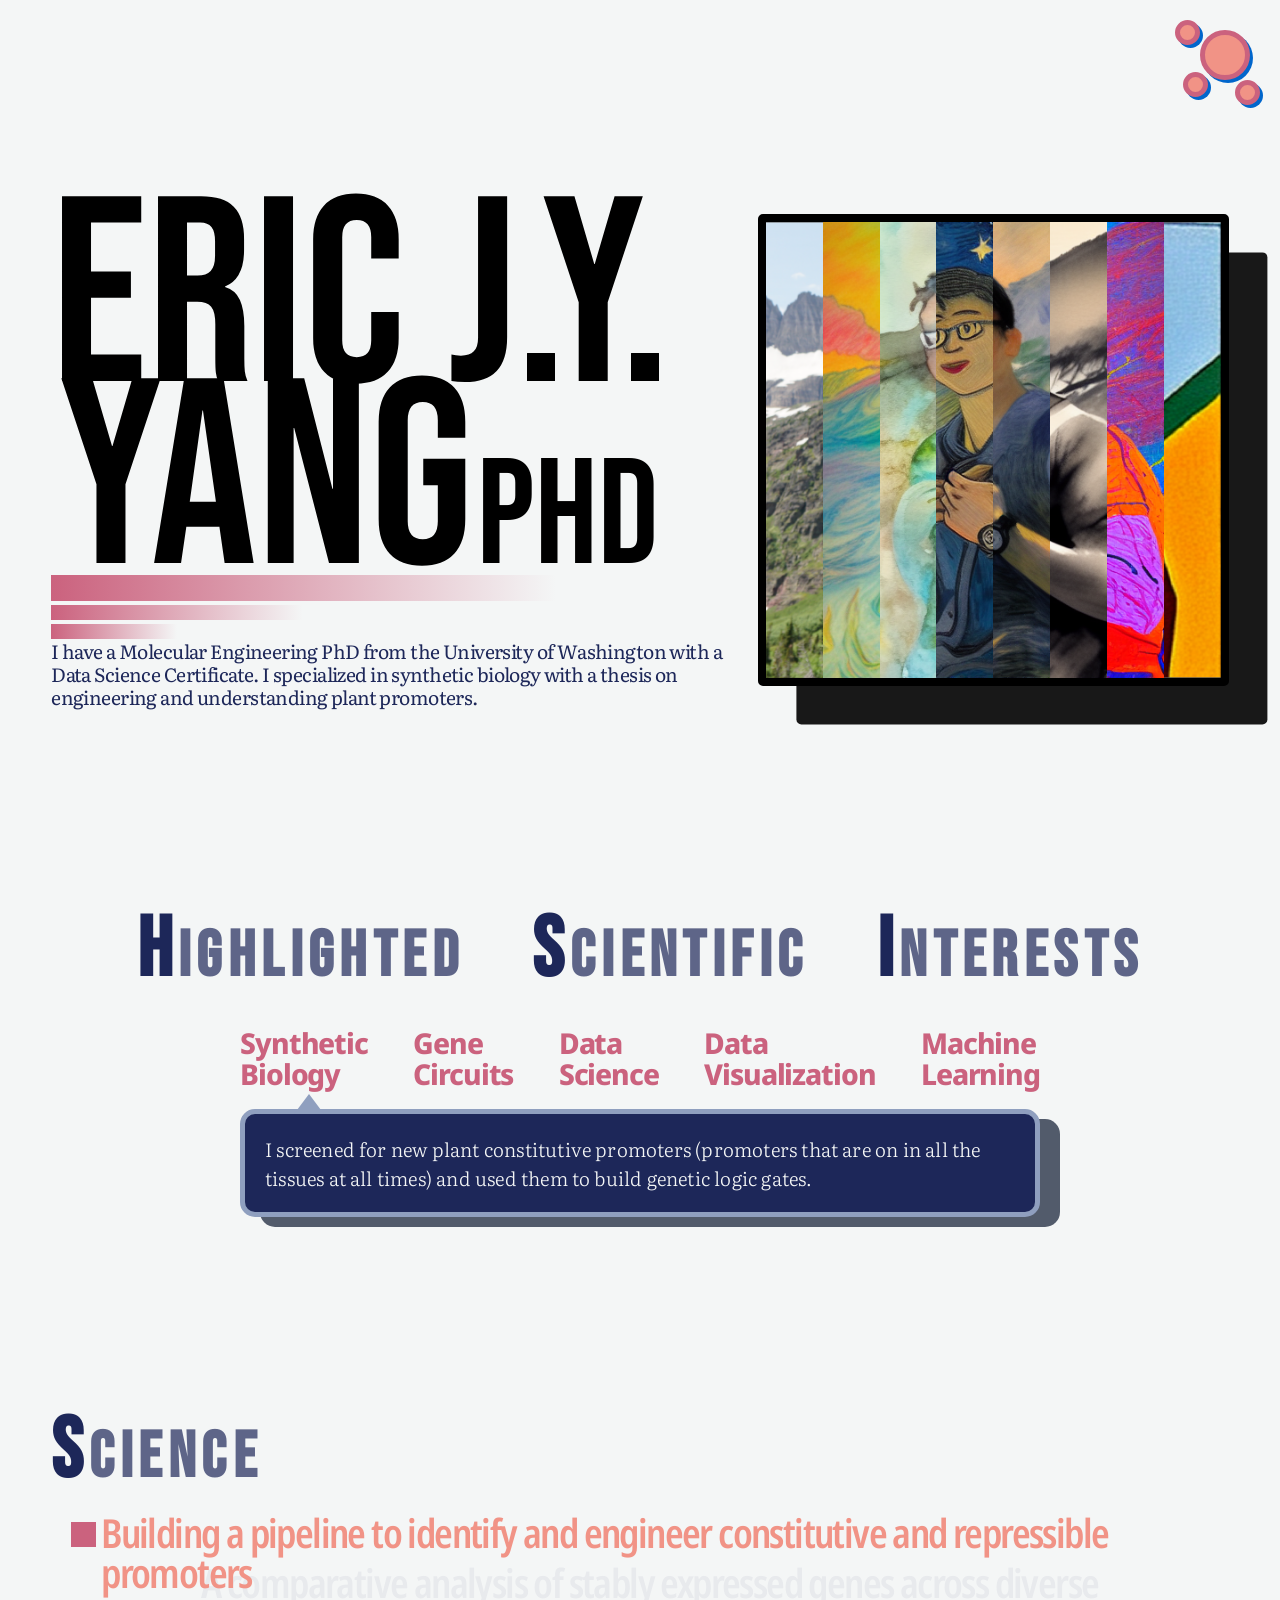
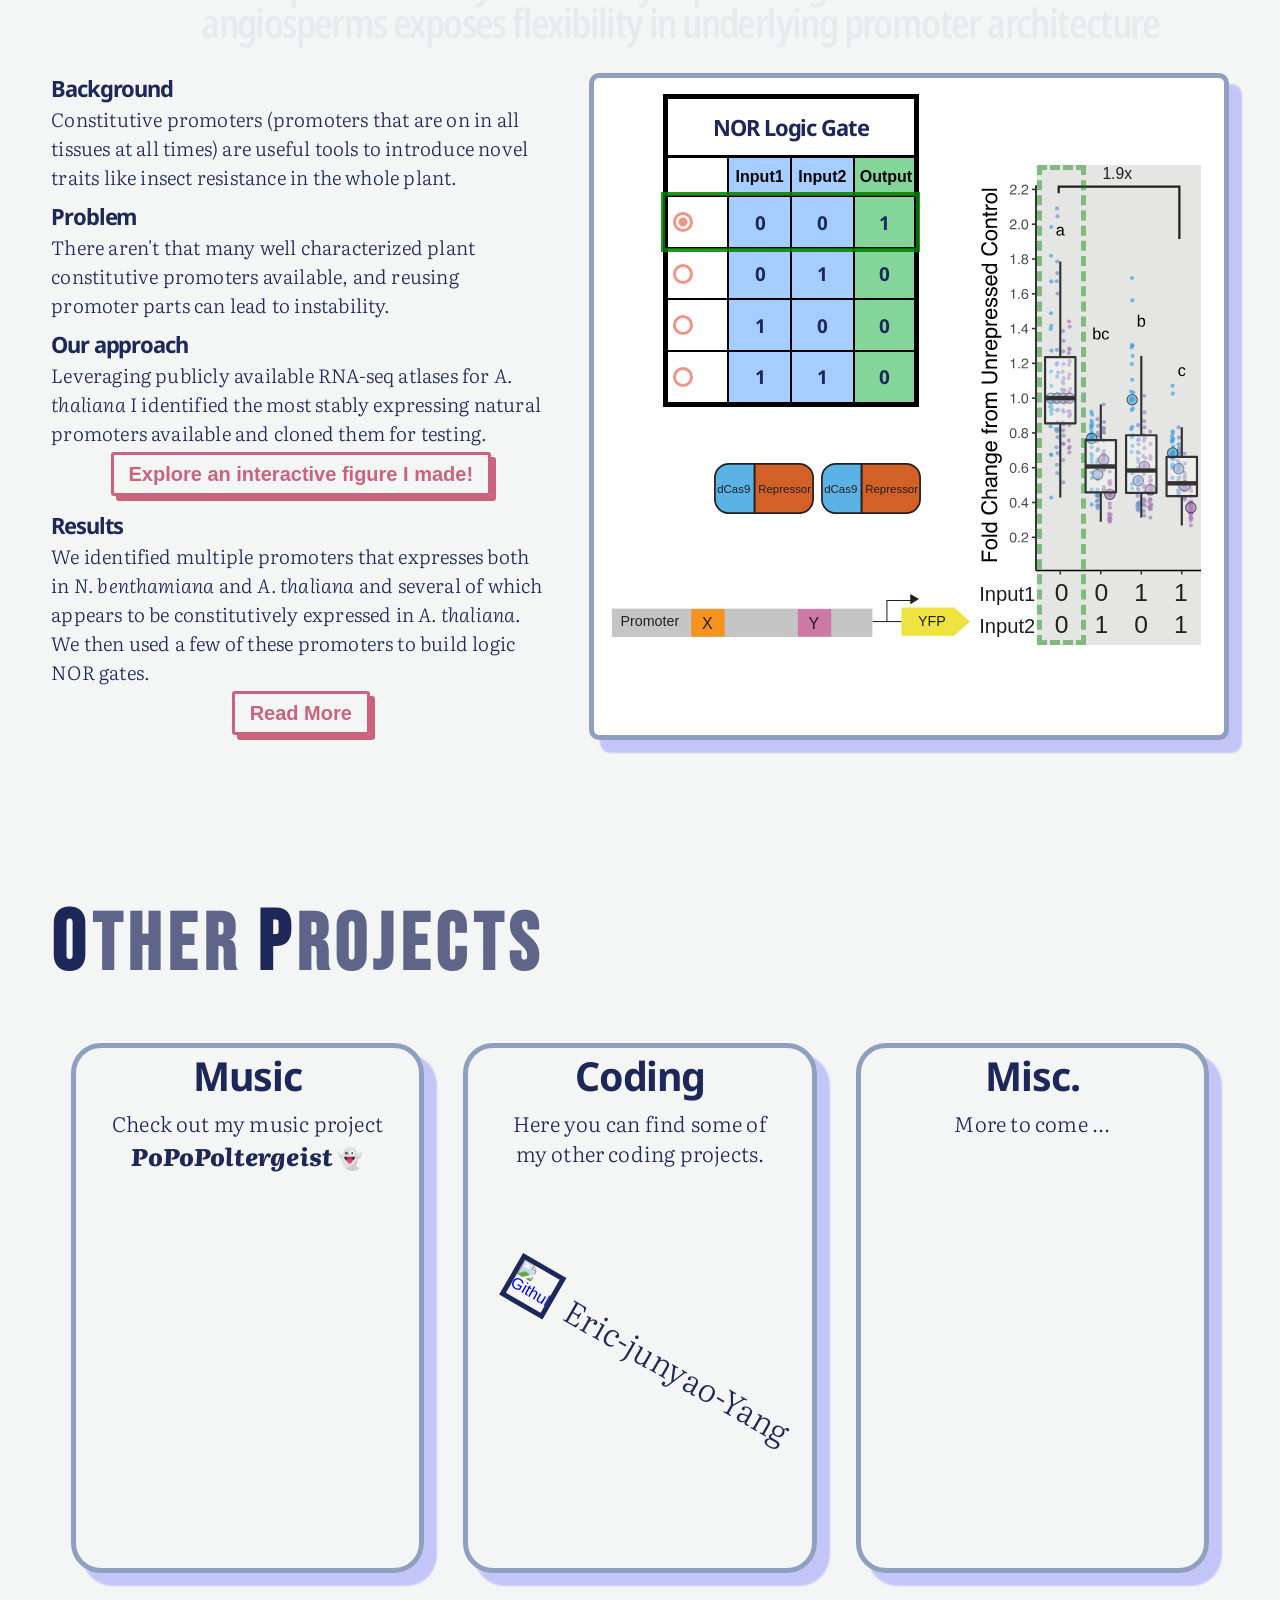
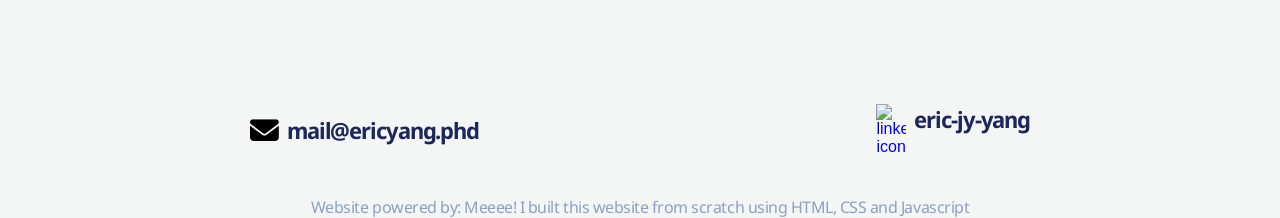
==== index.html @ 7e99e3b8 "Added Structured Data for Profile" ====
<!DOCTYPE html>
<html lang="en">
<head>
    <meta charset="UTF-8">
    <meta name="viewport" content="width=device-width, initial-scale=1.0">
    <meta name="description" content="Eric J.Y. Yang is a Molecular Engineering PHD. This is a landing page for his projects and hobbies.">
    <title>🎉Eric J.Y. Yang🎉</title>
    <link rel="stylesheet" href="style.css">
    <link rel="stylesheet" href="https://cdnjs.cloudflare.com/ajax/libs/font-awesome/6.4.2/css/all.min.css" integrity="sha512-z3gLpd7yknf1YoNbCzqRKc4qyor8gaKU1qmn+CShxbuBusANI9QpRohGBreCFkKxLhei6S9CQXFEbbKuqLg0DA==" crossorigin="anonymous" referrerpolicy="no-referrer" />
    <link rel="preconnect" href="https://fonts.googleapis.com">
    <link rel="preconnect" href="https://fonts.gstatic.com" crossorigin>
    <link href="https://fonts.googleapis.com/css2?family=Bebas+Neue&family=Literata:ital,opsz,wght@0,7..72,300;1,7..72,300&family=Noto+Sans:wdth,wght@70,602;90,700;97,700;100,400&family=Pixelify+Sans:wght@400..700&display=swap" rel="stylesheet">
    <script type="application/ld+json">
        {
          "@context": "https://schema.org",
          "@type": "ProfilePage",
          "dateCreated": "2023-12-29T06:28:33Z",
          "dateModified": "2023-12-29T06:28:33Z",
          "mainEntity": {
            "@type": "Person",
            "name": "Eric J.Y. Yang",
            "alternateName": "eric.junyao.yang",
            "description": "Molecular Engineering PhD",
            "image": "https://ericyang.phd/images/MyPics/1_Original.png"
          }
        }
    </script>
</head>




<body>
    <!-- Menu -->
    <div class="menu-btn-wrapper">
        <a href="#top"><div class="menu-btn home-btn"></div></a>
        <a href="#Science-interests"><div class="menu-btn science-btn"></div></a>
        <a href="#Others"><div class="menu-btn others-btn"></div></a>
        <a href="#Contact"><div class="menu-btn contact-btn"></div></a>
    </div>  

    <div class="slide-out-menu">
        <span>HOME</span>
    </div>

    <!---About Me-->
    <section id = "AboutMe">
        <div class="AboutMe-top">
            <div class="phone-image-container">
                <div class="phone-image-VG"></div>
                <div class="overlay"></div>
            </div>
            <div class="AboutMe-top-left-col">
                <div class="Mah-name">
                    <span>Eric J.Y.</span>
                    <span>Yang</span>
                    <span>PhD</span>
                    <div class="stylized-lines">                    
                        <span class="div-lines-1"></span>
                        <span class="div-lines-2"></span>
                        <span class="div-lines-3"></span>
                    </div>
                </div>
                <div class="short-bio">
                    <p>I have a Molecular Engineering PhD from the University of Washington with a Data Science Certificate.
                        I specialized in synthetic biology with a thesis on engineering and understanding plant promoters.
                    </p>
                </div>
            </div>

            <div class="AboutMe-top-right-col">
                <div class="image-container">
                    <div class="my_image_slice">
                        <img class="my_image" src="images/MyPics/1_Original.png">
                    </div>
                    <div class="my_image_slice">
                        <img class="my_image" src="images/MyPics/5_Pastel.png">
                    </div>
                    <div class="my_image_slice">
                        <img class="my_image" src="images/MyPics/3_WaterColor.png">
                    </div>
                    <div class="my_image_slice ">
                        <img class="my_image" src="images/MyPics/2_VanGogh.png" >
                    </div>
                    <div class="my_image_slice">
                        <img class="my_image" src="images/MyPics/4_Monet.png" >
                    </div>
                    <div class="my_image_slice">
                        <img class="my_image" src="images/MyPics/6_Ink.png">
                    </div>
                    <div class="my_image_slice">
                        <img class="my_image" src="images/MyPics/7_JacksonPollock.png">
                    </div>
                    <div class="my_image_slice">
                        <img class="my_image" src="images/MyPics/8_Cubist2.png">
                    </div>
                </div>
            </div>
        </div>
        
    </section>

<!-- Floaty blurb -->
    <section id = "Science-interests">
        <div class="h1-title">
            <h1>Highlighted </h1> <h1>Scientific</h1> <h1>Interests</h1>
        </div>
        <div class = "Floaty-blurb">
            <div class="interests-container">
                    <div class="interests-list">
                        <h3 id = "SynBio" onmouseover="slide(this.id)" onmousedown="toggleDisplay('phone_SynBio')">Synthetic <br> Biology 
                            <div class="toggle-icon">
                                <div class="bar1 bar1-on"></div>
                                <div class="bar2 bar2-on"></div>
                            </div>
                        </h3>
                        <div class="phone_interests_list display_on" id="phone_SynBio">
                            <p>I screened for new plant constitutive promoters (promoters that are on in all the tissues at all times) and used them to build genetic logic gates.</p>
                        </div>
                        <h3 id = "Circuits" onmouseover="slide(this.id)" onmousedown="toggleDisplay('phone_Circuits')">Gene <br> Circuits
                            <div class="toggle-icon">
                                <div class="bar1"></div>
                                <div class="bar2"></div>
                            </div>
                        </h3>
                        <div class="phone_interests_list" id="phone_Circuits">
                            <p>By introducing 2 unique gRNA target sequences into the constitutive promoters, they can be independently targeted by dCas9-guided repressors, such a system works as a logic NOR gate.</p>
                        </div>
                        <h3 id = "DataSci" onmouseover="slide(this.id)" onmousedown="toggleDisplay('phone_DataSci')">Data <br> Science
                            <div class="toggle-icon">
                                <div class="bar1"></div>
                                <div class="bar2"></div>
                            </div>
                        </h3>
                        <div class="phone_interests_list" id="phone_DataSci">
                            <p>By analyzing hundreds of publicly available RNAseq datasets across multiple plant species I was able to identify sets of evolutionary related promoters and track their expression pattern and promoter architecture over evolutionary time.</p>
                        </div>
                        <h3 id = "DataVis" onmouseover="slide(this.id)" onmousedown="toggleDisplay('phone_DataVis')">Data <br> Visualization
                            <div class="toggle-icon">
                                <div class="bar1"></div>
                                <div class="bar2"></div>
                            </div>
                        </h3>
                        <div class="phone_interests_list" id="phone_DataVis">
                            <p>I am passionate about using concise figures to tell scientific stories. Apart from the figures in the manuscripts, I also build interactve and animated figures you can check out below!</p>
                        </div>
                        <h3 id = "ML" onmouseover="slide(this.id)" onmousedown="toggleDisplay('phone_ML')">Machine <br> Learning
                            <div class="toggle-icon">
                                <div class="bar1"></div>
                                <div class="bar2"></div>
                            </div>
                        </h3>
                        <div class="phone_interests_list" id="phone_ML">
                            <p>I used Machine Learning to predict protein function and stability by using primary sequence as inputs and flow cytometry measurements as outputs</p>
                        </div>
                    </div>
                    <div class="text-bubble">
                        <p id = bubble-text></p>
                    </div>
            </div>
        </div>
    </section>



<!-- Science -->
    <section id="Science">
        <div class="Section-title">
            <h1>Science</h1>
        </div>
        
        <div class="manuscripts-container">
            <div class="manuscript-icon" id = "manuscript-icon"></div>
            <div class="manuscript manuscript-transition" id = "manuscript1">
                <h2>Building a pipeline to identify and engineer constitutive and repressible promoters</h2>
            </div>
            <div class="manuscript manuscript-transition" id = "manuscript2">
                <h2>A comparative analysis of stably expressed genes across diverse angiosperms exposes flexibility in underlying promoter architecture</h2>
            </div>
        </div>

        <div class="cube-scene">
            <div class="cube" id = "cube">
                <div class="cube__face--bottom cube__face">
                    <div class="Observable" id = "Observable">
                        <div class="Observable-left">
                            <iframe width="100%" height="100%" frameborder="0"
                            src="https://observablehq.com/embed/15a480dacc56a549@335?cells=Title%2CDescription"></iframe>
                        </div>
                
                        <div class="Observable-right">
                            <div class="Observable-right-padding"></div>
                            <iframe width="100%" height="93%" frameborder="0" 
                            src="https://observablehq.com/embed/15a480dacc56a549@343?cells=viewof+Coretypes%2CFigure"></iframe>
                            <button class="fas-button">
                                <i class="fas fa-circle-xmark" 
                                onmouseover="this.className = 'fas fa-circle-xmark fa-shake'" 
                                onmouseleave="this.className = 'fas fa-circle-xmark'"
                                onmousedown="FlipCube('show-front')"></i>
                            </button>
                        </div>
                    </div>
                </div>
                
                <div class="cube__face--front cube__face">
                    <div class="pipeline-paper" id="pipeline-paper">
                        <div class="pipeline-left-col">
                            <div class="background">
                                <h3>Background
                                    <div class="toggle-icon">
                                        <div class="bar1 bar1-on"></div>
                                        <div class="bar2 bar2-on"></div>
                                    </div>
                                </h3>

                                <p class = "accordion display_on2">Constitutive promoters (promoters that are on in all tissues at all times) are useful tools to introduce novel traits like insect resistance in the whole plant.</p>
                            </div>
                            <div class="problem">
                                <h3>Problem
                                    <div class="toggle-icon">
                                        <div class="bar1"></div>
                                        <div class="bar2"></div>
                                    </div>
                                </h3>

                                <p class = "accordion">There aren't that many well characterized plant constitutive promoters available, and reusing promoter parts can lead to instability.</p>
                            </div>
                            <div class="our-approach">
                                <h3>Our approach
                                    <div class="toggle-icon">
                                        <div class="bar1"></div>
                                        <div class="bar2"></div>
                                    </div>
                                </h3>

                                <p class = "accordion">Leveraging publicly available RNA-seq atlases for <i>A. thaliana</i> I identified the most stably expressing natural promoters available and cloned them for testing. </p> 
                                
                                <div class="Read-more">
                                    <button class="Read-more-btn" onclick="FlipCube('show-bottom')">Explore an interactive figure I made!</button>
                                </div>                          
                            </div>
                            <div class="results">
                                <h3>Results
                                    <div class="toggle-icon">
                                        <div class="bar1"></div>
                                        <div class="bar2"></div>
                                    </div>
                                </h3>

                                <p class = "accordion">We identified multiple promoters that expresses both in <i>N. benthamiana</i> and <i>A. thaliana</i> and several of which appears to be constitutively expressed in <i>A. thaliana</i>. We then used a few of these promoters to build logic NOR gates. </p>
                            </div>
                            <div class="Read-more">
                                <a href="https://doi.org/10.1017/qpb.2023.10" target="_blank"><button class="Read-more-btn">Read More</button></a>
                            </div>
                        </div>
                        <div class="pipeline-right-col">
                            <div class="logic-table">
                                <table>
                                    <tr>
                                        <td class="table-heading" colspan="4"><h3>NOR Logic Gate</h3></td>
                                    </tr>
                                    <tr>
                                        <th id="table-null"></th>
                                        <th>Input1</th>
                                        <th>Input2</th>
                                        <th>Output</th>
                                    </tr>
                                    <tr id="table-r1" onclick="changeLogic('radio-1')">
                                            <td id="radio-btn"><input type="radio" name="logic" value="radio-1" onclick="changeLogic(value)" class="radio" id="radio-1"><span class="custom-radio"></span></td>
                                            <td>0</td>
                                            <td>0</td>
                                            <td>1</td>
                                    </tr>
                                    <tr id="table-r2" onclick="changeLogic('radio-2')">
                                        <td id="radio-btn"><input type="radio" name="logic" value="radio-2" onclick="changeLogic(value)" class="radio" id="radio-2"><span class="custom-radio"></span></td>
                                        <td>0</td>
                                        <td>1</td>
                                        <td>0</td>
                                    </tr>
                                    <tr id="table-r3" onclick="changeLogic('radio-3')">
                                        <td id="radio-btn"><input type="radio" name="logic" value="radio-3" onclick="changeLogic(value)" class="radio" id="radio-3"><span class="custom-radio"></span></td>
                                        <td>1</td>
                                        <td>0</td>
                                        <td>0</td>
                                    </tr>
                                    <tr id="table-r4" onclick="changeLogic('radio-4')">
                                        <td id="radio-btn"><input type="radio" name="logic" value="radio-4" onclick="changeLogic(value)" class="radio" id="radio-4"><span class="custom-radio"></span></td>
                                        <td>1</td>
                                        <td>1</td>
                                        <td>0</td>
                                    </tr>
                                </table>
                            </div>

                            <div class="wetlab_wrapper">
                                <div class="wetlab_container">
                                    <div class="highlightbox" id="highlightbox"></div>
                                    <img src="images/NOR_gate/ExperimentalData.svg" id="wetlabdata">
                                </div>
                            </div>
                            <div class="cartoon-outter">
                                <div class="cartoon">
                                    <img src="images/NOR_gate/Promoter.svg" id="promoter">
                                    <img src="images/NOR_gate/Rep.svg" id = "rep1">
                                    <img src="images/NOR_gate/Rep.svg" id = "rep2">
                                    <img src="images/NOR_gate/gRNA_orange.svg" id="gRNA_orange">
                                    <img src="images/NOR_gate/gRNA_pink.svg" id="gRNA_pink">
                                    <img src="images/NOR_gate/RepLineLong.svg" id="replinelong">
                                    <img src="images/NOR_gate/RepLineShort.svg" id="replineshort">
                                </div>
                            </div>
                        </div>
                    </div>
                </div>

               

                <div class="cube__face--right cube__face">
                    <div class="coretype-paper">
                        <div class="coretype-left">
                            <div class="background">
                                <h3>Background
                                    <div class="toggle-icon">
                                        <div class="bar1"></div>
                                        <div class="bar2"></div>
                                    </div>
                                </h3>
                                <p class = "accordion">Main core promoter types in plants include TATA, Y-patch, and Coreless promoters. TATA promoters tend to be conditionally expressed while Coreless promoters tend to be constitutive.</p>
                            </div>
                            <div class="question">
                                <h3>Question
                                    <div class="toggle-icon">
                                        <div class="bar1"></div>
                                        <div class="bar2"></div>
                                    </div>
                                </h3>
                                <p class = "accordion">Do changes in core promoter types correlate with changes in expression pattern? </p>
                            </div>
                            <div class="approach">
                                <h3>Approach
                                    <div class="toggle-icon">
                                        <div class="bar1"></div>
                                        <div class="bar2"></div>
                                    </div>
                                </h3>
                                <p class = "accordion">We leveraged RNA-seq atlases for 15 plant species to evaluate expression uniformity for each promoter, and identified orthologous genes across species (i.e. evolutionarily related). We can then track changes in expression uniformity and core promoter type of related promoters across evolution. </p>
                            </div>
                            <div class="findings">
                                <h3>Findings
                                    <div class="toggle-icon">
                                        <div class="bar1"></div>
                                        <div class="bar2"></div>
                                    </div>
                                </h3>
                                <p class = "accordion">We found unexpected trends for expression pattern for Coreless promoter in monocots (see animation). We also found that changes in core promoter types do no explain changes in expression pattern.</p>
                            </div>
                            <div class="Read-more">
                                <a href="https://doi.org/10.1093/g3journal/jkad206" target="_blank"><button class="Read-more-btn">Read More</button></a>
                            </div>

                        </div>

                        <div class="coretype-right">
                            <video controls>
                                <source src="/images/FinalAnimation.mp4">
                                Here is a animated figure that's really impressive
                            </video>
                        </div>
                    </div>
                </div> 
                    <div class="cube__face--top cube__face">
                        <!-- <h1>TOP</h1> -->
                    </div>
                    <div class="cube__face--back cube__face">
                        <!-- <h1>BACK</h1> -->
                    </div>
                    <div class="cube__face--left cube__face">
                        <!-- <h1>LEFT</h1> -->
                    </div>
                </div>

            </div>
        </div>
        
    </section>

    <section id="Others">
        <div class="Section-title">
            <div class="h1-title">
                <h1>Other</h1> <h1>Projects</h1>
            </div>
        </div>
        <div class="Others-wrapper">
            <div class="Others-child">
                <h3>Music</h3>
                <div class="Others-child-discript">
                    <p>Check out my music project <i>PoPoPoltergeist</i> 👻</p>
                </div>
                <div class="Others-child-content">
                    <iframe width="100%" height="340px" scrolling="no" frameborder="no" allow="autoplay" src="https://w.soundcloud.com/player/?url=https%3A//api.soundcloud.com/playlists/1729587147&color=%23ff5500&auto_play=false&hide_related=false&show_comments=true&show_user=true&show_reposts=false&show_teaser=true"></iframe>
                </div>
            </div>
            <div class="Others-child">
                <h3>Coding</h3>
                <div class="Others-child-discript">
                    <p>Here you can find some of my other coding projects.</p>
                </div>
                <div class="Others-child-content">
                    <div class="Coding-content-container">
                        <a href="https://github.com/Eric-junyao-Yang" target="_blank">
                            <img src="https://github.githubassets.com/assets/GitHub-Mark-ea2971cee799.png" alt="Github" id="github-icon" width="50px">
                            <p>Eric-junyao-Yang</p>
                        </a>    
                    </div>
                </div>
            </div>
            <div class="Others-child">
                <h3>Misc.</h3>
                <div class="Others-child-discript">
                    <p>More to come ...</p>
                </div>
                <div class="Others-child-content"></div>
            </div>
        </div>

    </section>

    <footer id="Contact">
        <div class="contact-info">
            <div class="email">
                <i class="fa-solid fa-envelope"></i>
                <h3>mail@ericyang.phd</h3>
            </div>
            <div class="linkedin">
                <a href="https://www.linkedin.com/in/eric-jy-yang/" target="_blank">
                    <img src="https://content.linkedin.com/content/dam/me/business/en-us/amp/brand-site/v2/bg/LI-Bug.svg.original.svg" alt="linkedin-icon" id="linkedin-icon" width="30px">
                    <h3>eric-jy-yang</h3>
                </a>
            </div>
        </div>
        <div class="additional-info">
            <span>Website powered by: Meeee! I built this website from scratch using HTML, CSS and Javascript</span>
        </div>
    </footer>
    

    <div class="text-bubble-arrow"></div> <!--This guy floats around with absolute position relative to the HTML-->
    <script src="script.js"></script>
</body>
 
</html>
---- style.css ----
*{
    margin: 0;
    padding: 0;
    /* outline: 1px solid red; */
    box-sizing: border-box;
    font-family: sans-serif;
    scroll-behavior: smooth;
}

/* ---Defile color palette--- */
:root{
    --background-color: #F4F6F6;    /*#EBE4D1*/
    --contrast-color: #1D2759;
    --highlight-color-1: #8F9FBF; /*--primary-color: #B4B4B3;*/
    --highlight-color-2: #CB627E; /* --highlight-color: #26577C; */
    --action-color: #F19386;   /*#E55604*/
}

/* ---Set global styles--- */
html{
    background: var(--background-color);
}

h1 {
    --__font-size-h1: clamp(4rem, 5vw, 5rem);
    font-family: 'Bebas Neue', sans-serif;
    font-size: var(--__font-size-h1);
    letter-spacing: calc(var(--__font-size-h1) * 0.1);
    color: #1d2759b2;
}

h1::first-letter {
    color: var(--contrast-color);
    font-size: calc(var(--__font-size-h1) / 5 * 6.6);
}

h2{
    --__font-size-h2: clamp(2.5rem, 3vw, 3rem);
    font-family: 'Noto Sans', serif;
    font-weight: 600;
    font-stretch: 70%;
    font-size: var(--__font-size-h2);
    letter-spacing: calc(var(--__font-size-h2) * -0.04);
}

h3{
    --__font-size-h3: 1.4rem;
    font-family:'Noto Sans', serif;
    font-size: var(--__font-size-h3);
    font-weight: 700;
    font-stretch: 97%;
    letter-spacing: calc(var(--__font-size-h3) * -0.05);
    color: var(--contrast-color);
}

p {
    --__font-size-p:1.2rem;
    font-size: var(--__font-size-p);
    font-family: 'Literata', serif;
    font-weight: 300;
    color: var(--contrast-color);
    letter-spacing: calc(var(--__font-size-p) * 0.01);
}

p i {
    --__font-size-p:1.2rem;
    font-size: var(--__font-size-p);
    font-family: 'Literata', serif;
    font-style: italic;
    font-weight: 300;
    color: var(--contrast-color);
    letter-spacing: calc(var(--__font-size-p) * 0.01);
}

/* Hide some Phone stuff */
.phone-image-container{
    display: none;
}

/*---Menu---*/
.menu-btn{
    position: fixed;
    z-index: 5;
    cursor: pointer;
    background-color: var(--action-color);
    border: 5px solid var(--highlight-color-2);
    transition: 300ms;
    box-shadow: 3px 3px #0066cc;
}

.menu-btn:hover{
    background-color: var(--contrast-color);
}

.menu-btn.home-btn{
    right: 30px;
    top: 30px;
    width: 50px;
    height: 50px;
    border-radius: 50%;
}

.menu-btn.science-btn{
    right: 80px;
    top: 20px;
    width: 25px;
    height: 25px;
    border-radius: 50%;
    animation-name: science-btn-ani;
    animation-duration: 10s;
    animation-iteration-count: infinite;
    animation-timing-function:ease-in-out;
}

@keyframes science-btn-ani{
    0%, 100% {transform: translate(0px,0px);}
    10%{transform: translate(-2px,-2px);}
    20%{transform: translate(2px,-1px);}
    30%{transform: translate(1px,2px);}
    40%{transform: translate(0px,-1px);}
    40%{transform: translate(-1px,2px);}
    60%{transform: translate(1px,-2px);}
    70%{transform: translate(2px,0px);}
    80%{transform: translate(1px,-1px);}
    90%{transform: translate(2px,-2px);}
}

.menu-btn.others-btn{
    right: 72px;
    top: 72px;
    width: 25px;
    height: 25px;
    border-radius: 50%;
    animation-name: others-btn-ani;
    animation-duration: 9s;
    animation-iteration-count: infinite;
    animation-timing-function:ease-in-out;
}

@keyframes others-btn-ani{
    0%, 100% {transform: translate(0px,0px);}
    10%{transform: translate(2px,-2px);}
    20%{transform: translate(0px,2px);}
    30%{transform: translate(-2px,-2px);}
    40%{transform: translate(2px,-1px);}
    40%{transform: translate(0px,-1px);}
    60%{transform: translate(2px,-2px);}
    70%{transform: translate(0px,2px);}
    80%{transform: translate(-1px,-1px);}
    90%{transform: translate(1px,-2px);}
}

.menu-btn.contact-btn{
    right: 20px;
    top: 80px;
    width: 25px;
    height: 25px;
    border-radius: 50%;
    animation-name: contact-btn-ani;
    animation-duration: 11s;
    animation-iteration-count: infinite;
    animation-timing-function:ease-in-out;
}

@keyframes contact-btn-ani{
    0%, 100% {transform: translate(0px,0px);}
    10%{transform: translate(-2px,2px);}
    20%{transform: translate(1px,1x);}
    30%{transform: translate(-1px,-2px);}
    40%{transform: translate(2px,0px);}
    40%{transform: translate(-2px,2px);}
    60%{transform: translate(-1px,-1px);}
    70%{transform: translate(0px,-2px);}
    80%{transform: translate(-1px,1px);}
    90%{transform: translate(2px,-1px);}
}

.slide-out-menu{
    position:fixed;
    height: 50px;
    /* border: 5px solid var(--contrast-color); */
    background-color: var(--highlight-color-1);
    right: 130px;
    top: 30px;
    border-radius: 15px;
    overflow: hidden;
    width: 0px;
    transition: 400ms ease-in;
    z-index: 5;
    box-shadow: 5px 5px #0066cc;
}

.slide-out-menu span{
    padding: 0 50px;
    height: 100%;
    display: flex;
    justify-content: center;
    align-items: center;
    text-align: center;
    font-family:'Noto Sans', serif;
    font-size: 2rem;
    font-weight: 700;
    font-stretch: 90%;
    letter-spacing: calc(2rem * -0.05);
    color: rgb(255, 255, 255); 
}

/* <div class="home-btn"></div>
<div class="science-btn"></div>
<div class="others-btn"></div>
<div class="contact-btn"></div> */

/* #menuBtn{
    width: 55px;
    position: fixed;
    right: 30px;
    top: 30px;
    z-index:2;
    cursor: pointer;
    transform: rotate(0);
    transition: .5s;
} */

/*---About me---*/

#AboutMe{
    padding: 4vw 4vw 4vw 4vw;
    display:flex;
    flex-wrap: wrap;
    flex-direction: column;
}

.AboutMe-top{
    display:flex;
    flex-wrap: wrap;
    /* outline: 2px solid blue; */
    height: calc(100vh - 8vw);
    align-items: center;
}

.AboutMe-top-left-col{
    flex-basis: 60%;
    min-width: 350px;
    display: flex;
    flex-wrap: wrap;
    flex-direction: column;
    /* justify-content: space-between; */
    /* outline: 5px solid green; */
}

.Mah-name{
    display:inline;
    width: 100%;
    /* outline: 10px solid purple; */
    padding-top: 1.2em;
}

.Mah-name span{
    font-family: 'Bebas Neue', sans-serif;
    line-height: .69em;
}

.Mah-name span:nth-child(1) {
    font-size: clamp(9rem, 20vw + 0.5rem, 23.5rem);
}

.Mah-name span:nth-child(2) {
    font-size: clamp(9rem, 20vw + 0.5rem, 23.5rem);
    padding-left: 1.1%;
}

.Mah-name span:nth-child(3) {
    font-size: clamp(5rem, 11vw + 0.5rem, 13.3rem);
}

/* ---Image Container--- */

.AboutMe-top-right-col{
    flex-basis: 40%;
    display: flex;
    justify-content: center;
    align-items:start;
}

.image-container{
    display: flex;
    width: 100%;
    aspect-ratio: 1 / 1;
    border: 8px solid black;
    border-radius: 5px;
    background-color: black;
    box-shadow: clamp(10px, 3vw, 50px) clamp(10px, 3vw, 50px) rgba(0, 0, 0, 0.9);
}

.my_image_slice{
    position: relative;
    flex-basis: 100%;
    width: 100%;
    height: 100%;
    overflow: hidden;
}

.my_image{
    display:block;
    position: absolute;
    object-fit: cover;
    height: 100%;
}

.my_image_slice:nth-child(2) .my_image {
    transform: translateX(
        calc((-100%/8) * (1)));
}
.my_image_slice:nth-child(3) .my_image {
    transform: translateX(
        calc((-100%/8) * (2)));
}

.my_image_slice:nth-child(4) .my_image {
    transform: translateX(
        calc((-100%/8) * (3)));
}
.my_image_slice:nth-child(5) .my_image {
    transform: translateX(
        calc((-100%/8) * (4)));
}
.my_image_slice:nth-child(6) .my_image {
    transform: translateX(
        calc((-100%/8) * (5)));
}
.my_image_slice:nth-child(7) .my_image {
    transform: translateX(
        calc((-100%/8) * (6)));
}
.my_image_slice:nth-child(8) .my_image {
    transform: translateX(
        calc((-100%/8) * (7)));
}

/* ---Stylized division lines--- */
.stylized-lines{
    display: flex;
    flex-direction: column;
}

.div-lines-1{
    display:inline-block;
    background: linear-gradient(to right, #CB627E, #cb627e00);
    width: clamp(17.5rem, 39.4vw, 45.9rem);
    height: clamp(1rem, 2vw, 2.2rem);
}

.div-lines-2{
    display:inline-block;
    background: linear-gradient(to right, #CB627E, #cb627e00);
    width: clamp(8.75rem, 19.7vw, 22.95rem);
    height: clamp(.59rem, 1.18vw, 1.3rem); 
    margin-top: clamp(1px, 0.3vw, 1rem);
}

.div-lines-3{
    display:inline-block;
    background: linear-gradient(to right, #CB627E, #cb627e00);
    width: clamp(4.375rem, 9.85vw, 11.475rem);
    height: clamp(.59rem, 1.18vw, 1.3rem); 
    margin-top: clamp(1px, 0.3vw, 2rem);
}

/* ---Short blurb about me--- */
.short-bio {
    display:flex;
    justify-content: center;
}

.short-bio p{
    font-weight: 400;
    font-size: clamp(1.2rem, 1.5vw, 1.8rem);
    line-height: clamp(1.3rem, 1.8vw, 2.3rem);
    letter-spacing: calc(var(--__font-size-p) * -0.03);
}

/* ---list of interests--- */
#Science-interests{
    display:flex;
    flex-direction: column;
    align-items: center;
    margin: 0vw 4vw 0 4vw;
    height: 50vh;
}

.h1-title{
    display:flex;
    text-align: center;
    justify-content: space-around;
    width: 100%;
    padding: 0 clamp(1rem, 4vw, 6rem);
}

.Floaty-blurb{
    width: 50rem;
    margin-top: 2vw;
}

.interests-container{
    display:flex;
    flex-direction: column;
    align-items: center;
}

.interests-list{
    display:flex;
    width: 100%;
    flex-wrap: nowrap;
    font-weight: bold;
    justify-content:space-between;
    color: var(--highlight-color-2);
}

.interests-list h3{
    font-weight: 800;
    font-size: clamp(1.8rem, 2vw, 2rem);
    line-height: 1.95rem;
    color: var(--highlight-color-2);
}

.text-bubble{
    width: 50rem;
    margin: 20px 0px;
    border: 5px solid var(--highlight-color-1);
    background: var(--contrast-color);
    border-radius: 15px;
    padding: 20px;
    position: relative;
    min-height: 100px;
    box-shadow: 20px 10px #0c182fb1;
}

.text-bubble p{
    color: var(--background-color);
}

.text-bubble-arrow{
    content: "";
    width: 0px;
    height: 0px;
    position:absolute;
    border-left: 15px solid transparent;
    border-right: 15px solid transparent;
    border-top: 5px solid transparent;
    border-bottom: 20px solid var(--highlight-color-1);
}

.arrow-transition{
    transition: 0.3s ease-in;
}

.phone_interests_list{
    display: none;
}

/* ---Science--- */

#Science{
    padding: 4vw;
    flex-wrap: wrap;
    isolation: isolate;
    height: 1080px;
    /* overflow: hidden; */
}

.manuscripts-container{
    position: relative;
    width: 80vw;
    left: 50px;
    padding-top: 0.7rem;
}

.manuscript-icon{
    position: absolute;
    background-color: var(--highlight-color-2);
    content: "";
    width: 25px;
    height: 25px;
    left: -30px;
    top: 20px;
    animation-name: blink;
    animation-duration: 2s;
    animation-iteration-count: infinite;
    animation-timing-function: linear;
    cursor: pointer;
}

.icon-rotate-click{
    animation-name: onclick-color-change;
    animation-duration: 1s;
    animation-iteration-count: 1;
    animation-timing-function: ease-in-out;
}

@keyframes onclick-color-change{
    0%, 40%, 100% {
        background-color: var(--highlight-color-2);
        opacity: 1;
    }

    20%, 60% {
        background-color: var(--highlight-color-2);
        opacity: 1;
    }
}

@keyframes blink{
    0% {
        opacity: 0;
    }
    50% {
        opacity: 1;
    }
    100% {
        opacity: 0;
    }
}

#manuscript1{
    position: absolute;
    font-size: 30px;
    font-weight: bold;
    color: var(--action-color);
    z-index: 3;
    cursor: pointer;
    line-height: 2.5rem;
}

#manuscript2{
    position: absolute;
    transform: rotate(0deg) translateX(100px) translateY(50px) rotate(0deg);
    font-size: 20px;
    font-weight: lighter;
    color: #1d27590e;
    z-index: 2;
    cursor: pointer;
    line-height: 2.5rem;
}

.manuscript-transition{
    transition: 1s;
}

/* ---Cube--- */
.cube-scene{
    --unit-length: 92vw ;
    position: relative;
    margin-top: 10rem;
    perspective: calc(var(--unit-length)*2);
    width: var(--unit-length);
    height: var(--unit-length);
    z-index: 1;
}

.cube{
    position: relative;
    width: var(--unit-length);
    height: var(--unit-length);
    transform-style: preserve-3d;
    transition: transform 1s; 
    transform: translateZ(calc((var(--unit-length)/-2)));
}

.cube__face--front{
    position: absolute;
    width: var(--unit-length);
    height: var(--unit-length);
    background-color: var(--background-color);
    transform: rotateY(0deg) translateZ(calc(var(--unit-length)/2));
}
.cube__face--right{
    position: absolute;
    width: var(--unit-length);
    height: var(--unit-length);
    background-color: var(--background-color);
    transform: rotateY(90deg) translateZ(calc(var(--unit-length)/2));
}
.cube__face--back{
    position: absolute;
    width: var(--unit-length);
    height: var(--unit-length);
    background-color: var(--background-color);
    transform: rotateY(180deg) translateZ(calc(var(--unit-length)/2));
}
.cube__face--left{
    position: absolute;
    width: var(--unit-length);
    height: var(--unit-length);
    background-color: var(--background-color);
    transform: rotateY(-90deg) translateZ(calc(var(--unit-length)/2));
}
.cube__face--top{
    position: absolute;
    width: var(--unit-length);
    height: var(--unit-length);
    background-color: var(--background-color);
    transform: rotateX(90deg) translateZ(calc(var(--unit-length)/2));
}
.cube__face--bottom{
    position: absolute;
    width: var(--unit-length);
    height: var(--unit-length);
    background-color: var(--background-color);
    transform: rotateX(-90deg) translateZ(calc(var(--unit-length)/2));
    z-index: 1;
}

.cube.show-front  { transform: translateZ(calc(var(--unit-length)/-2)) rotateY(   0deg); }
.cube.show-right  { transform: translateZ(calc(var(--unit-length)/-2)) rotateY( -90deg); }
.cube.show-back   { transform: translateZ(calc(var(--unit-length)/-2)) rotateY(-180deg); }
.cube.show-left   { transform: translateZ(calc(var(--unit-length)/-2)) rotateY(  90deg); }
.cube.show-top    { transform: translateZ(calc(var(--unit-length)/-2)) rotateX( -90deg); }
.cube.show-bottom { transform: translateZ(calc(var(--unit-length)/-2)) rotateX(  90deg); }

.selector{
    position: relative;
    margin-top: 300px;
}

/* ---Observable--- */

.Observable{
    display:flex;
    height: 780px;
    background-color: white;
}

.Observable-left{
    flex-basis: 39%;
}

.Observable-right{
    flex-basis: 61%;
}

.Observable-right-padding{
    height: 7%;
}

.fas-button{
    border: 0;
}

.fa-circle-xmark{
    color: var(--action-color);
    border: 0;
    font-size: 36px;
    cursor: pointer;
    position: absolute;
    top:15px;
    right:20px;
}

/* ---Pipeline-paper--- */

.pipeline-paper{
    display:flex;
}

.pipeline-left-col{
    flex-basis: 45%;
    display: flex;
    flex-direction: column;
    justify-content: space-between;
}

.pipeline-left-col h3{
    padding-top: 0.6rem;
}

.pipeline-left-col .background h3{
    padding-top: 0;
}

.pipeline-right-col{
    flex-basis: 55%;
    display:grid;
    margin-left: clamp(5px, 3vw, 50px);
    grid-template-rows: 1fr 1fr;
    grid-template-columns: 1fr 1fr 1.3fr;
    background-color: white;
    border: 5px solid var(--highlight-color-1);
    border-radius: 10px;
    min-width: 640px;
    padding: 1rem;
    box-shadow: 12px 12px 2px 1px rgba(0, 0, 255, .2); /* box-shadow: 0 4px 8px 0 rgba(0, 0, 0, 0.2), 0 6px 20px 0 rgba(0, 0, 0, 0.19); */
}

.no_shadow{
    box-shadow: none;
}

/* ---Pipeline-paper Table--- */
.logic-table{
    display:flex;
    /* outline: 5px solid purple; */
    grid-row: 1/2;
    grid-column: 1/3;
    justify-content: center;
}

.logic-table td{
    --__font-size-h3: 1.2rem;
    font-family:'Noto Sans', serif;
    font-size: var(--__font-size-h3);
    font-weight: 700;
    font-stretch: 97%;
    letter-spacing: calc(var(--__font-size-h3) * -0.05);
    color: var(--contrast-color);
}

table td, th{
    padding: 5px;
}

.pipeline-right-col table{
    table-layout: fixed;
    /* margin: 25% 1%; */
    border-collapse: collapse;
    border: 5px solid black;
    text-align: center;
    width: 16rem;
}

.pipeline-right-col td, .pipeline-right-col th{
    border: 2px solid black
}

.pipeline-right-col tr:first-child{
    border-bottom: 3px solid black;
}

#radio-btn, #table-null{
    background-color: white;
}

.pipeline-right-col td:not(.table-heading):nth-child(2), .pipeline-right-col td:not(.table-heading):nth-child(3), .pipeline-right-col th:nth-child(2), .pipeline-right-col th:nth-child(3){
    background-color: rgb(165, 205, 255);
}

.pipeline-right-col td:not(.table-heading):last-child, .pipeline-right-col th:last-child{
    background-color: rgb(131, 213, 153);
}

.logic_ON{
    outline: 4px solid rgba(0, 128, 0, 0.85);
    animation-name: table_blink_green;
    animation-duration: 1000ms;
    animation-iteration-count: infinite;
}

.logic_OFF{
    outline: 4px solid rgba(255, 0, 0, 0.85);
    animation-name: table_blink_red;
    animation-duration: 1000ms;
    animation-iteration-count: infinite;
}

@keyframes table_blink_green{
    0%{
        outline: 4px solid rgba(0, 128, 0, 0.85);
    }
    50%{
        outline: 4px solid rgba(0, 128, 0, 0.00)
    }
    100%{
        outline: 4px solid rgba(0, 128, 0, 0.85)
    }
}

@keyframes table_blink_red{
    0%{
        outline: 4px solid rgba(255, 0, 0, 0.85);
    }
    50%{
        outline: 4px solid rgba(255, 0, 0, 0.00)
    }
    100%{
        outline: 4px solid rgba(255, 0, 0, 0.85)
    }
}

.radio{
    appearance: none;
    margin: 0;
    position:relative;
    height:20px;
    width: 20px;
    border-radius: 50%;
    border: 3px solid var(--action-color);
    display: block;
    cursor: pointer;
}

.radio::after{
    content:"";
    height: 9px;
    width: 9px;
    background: var(--action-color);
    display: block;
    position:absolute;
    left: 50%;
    top: 50%;
    transform: translate(-50%, -50%) scale(0);
    border-radius: 50%;
    transition: 100ms;
    cursor: pointer;
}

.radio:checked::after{
    transform: translate(-50%, -50%) scale(1);
}

#table-r1, #table-r2, #table-r3, #table-r4{
    cursor: pointer;
}

.wetlab_wrapper{
    display:flex;
    /* position:relative; */
    /* outline: 5px solid purple; */
    grid-row: 1/3;
    grid-column: 3/4;
    justify-content: space-around;
    top: 0;
    bottom: 0;
    margin-top: auto;
    margin-bottom: auto;
}

.wetlab_container{
    position:relative;
}

.highlightbox{
    position:absolute;
    border: 5px dashed rgba(255, 0, 0, 0.43);
    height: 480px;
    width: 49px;
    left: 118px;
    transition: 300ms;
}

#wetlabdata{
    height: 480px;
}

.pipeline-right-col .cartoon-outter{
    display: flex;
    height: 100%;
    /* outline: 5px solid purple; */
    grid-row: 2/3;
    grid-column: 1/3;
    justify-content: space-around;
    align-items: center;
}

.cartoon{
    position: relative;
    /* outline: 5px solid red; */
    width: 360px;
    height: 200px;
}

#promoter{
    position:absolute;
    top: 65%;
    width: 360px;
    left: 0;
    right: 0;
    margin-left: auto;
    margin-right: auto;
}

#rep1{
    position: absolute;
    width: 100px;
    top: 0%;
    left: 103px;
    transition: 300ms;
    transition-delay: 300ms;
}

#rep2{
    position: absolute;
    width: 100px;
    top: 0%;
    left: 210px;
    transition: 300ms;
    transition-delay: 300ms;
}

#gRNA_orange{
    position: absolute;
    width: 100px;
    top: 46%;
    left: 79px;
    transition: 300ms;
}

#gRNA_pink{
    position: absolute;
    width: 100px;
    top: 46%;
    left: 185px;
    transition: 300ms;
}

#replinelong{
    position: absolute;
    width: 116px;
    top: 42%;
    left: 215px;
    transition-delay: 500ms;
}

#replineshort{
    position: absolute;
    width: 20px;
    top: 42%;
    left: 312px;
    transition-delay: 500ms;
}

/* ---Coretype paper--- */

.coretype-paper{
    display:flex;
    /* margin-top: 0px; */
}

.coretype-left{
    flex-basis: 50%;
    display: flex;
    flex-direction: column;
    justify-content: space-between;
}

.coretype-right{
    display:flex;
    margin-left: clamp(5px, 3vw, 50px);

    flex-basis:50%;
    align-items: center;
    justify-content: space-around;

    padding: 1rem;
    
} 

.coretype-right video{
    width: 100%;
    box-shadow: 12px 12px 2px 1px rgba(0, 0, 255, .2); /* box-shadow: 0 4px 8px 0 rgba(0, 0, 0, 0.2), 0 6px 20px 0 rgba(0, 0, 0, 0.19); */
    border-radius: 10px;
    border: 5px solid var(--highlight-color-1);
    background-color: white;
}

.coretype-left h3{
    padding-top: 0.6rem;
}

.coretype-left .background h3{
    padding-top: 0;
}

/* ---Read More Button (Shared)--- */

.Read-more{
    text-align: center;
    margin: 5px 0px;
}

.Read-more-btn{
    overflow: hidden;
    position: relative;
    border: none;
    color: var(--highlight-color-2);
    font-size: 20px;
    font-weight: 700;
    line-height: 40px;
    background: transparent;
    border-radius: 3px;
    cursor: pointer;
    padding: 2px 18px;
    box-shadow: 5px 5px;
} 
.Read-more-btn:hover{
    color: var(--background-color);
}

.Read-more-btn::before{
    content:"";
    position: absolute;
    top: 0;
    left: 0;
    width: calc(100% - 6px);
    height: calc(100% - 6px);
    border: 3px solid var(--highlight-color-2);
    transition: opacity 0.3s, border 0.3s;
}

.Read-more-btn:hover::before{
    opacity: 0;
}

.Read-more-btn::after{
    content: "";
    position: absolute;
    top: 0;
    left: 0;
    width: 150%;
    aspect-ratio: 1 / 1;
    background-color: var(--highlight-color-2);
    border-color: transparent;
    border-radius: 50%;
    transform: translate(-17% ,calc(-50% + 22px)) scale(0.1);
    opacity: 0;
    z-index: -1;
    transition: transform 0.3s, opacity 0.3s, background-color 0.3s;
}


.Read-more-btn:hover::after{
    opacity: 1;
    transform: translate(-17% ,calc(-50% + 22px)) scale(1);
}

.Read-more-btn:active{
    transform: translateY(-2px)
}


/* ---Section Others--- */
#Others{
    padding: 5vw 4vw 4vw 4vw;
    flex-wrap: wrap;
    transform: translateZ(+0px);
}

.Section-title .h1-title{
    justify-content: left;
    padding: 0;
    display: flex;
    gap: 1rem;
}

.Section-title .h1-title h1{
    font-size: 5rem;
}

.Others-wrapper{
    display:flex;
    justify-content: space-around;
    padding: 3rem 0 5rem;
}

.Others-child{
    display:flex;
    flex-direction: column;
    width: 30%;
    height: 530px;
    text-align: center;
    border: 5px solid var(--highlight-color-1);
    border-radius: 30px;
    box-shadow: 12px 12px 2px 1px rgba(0, 0, 255, .2);
}

.Others-child h3{
    font-size: 2.5rem;
}

.Others-child-discript{
    padding: 5px 30px;
    text-align: center;
}

.Others-child-discript p{
    font-size: 1.3rem;
}

.Others-child-discript p i{
    font-size: 1.5rem;
    font-weight: 800;
}

.Others-child-content{
    display:flex;
    flex-direction: column;
    flex: 1;
}

.Coding-content-container{
    flex: 1;
    display: flex;
    justify-content: center;
    align-items: center;
    gap: 10px;
    rotate: 30deg;
    transform:translateY(-20px);
}

.Coding-content-container a{
    display:flex;
    gap: 1rem;
    text-decoration: none;
}

.Coding-content-container img{
    border: 5px solid var(--contrast-color);
}

.Coding-content-container p{
    font-size: 2rem;
}

/* ---Footer Section--- */
footer{
    padding:0vw 4vw 0vw 4vw;
    transform: translateZ(+0px);
    display: flex;
    flex-direction: column;
    gap: 2.5rem;
}

.contact-info{
    display: flex;
    justify-content: space-around;
}

.email, .linkedin{
    display: flex;
    justify-content: center;
    align-items: center;
    gap: 0.5rem;
}

.email i{
    font-size: 1.8rem;
}

.linkedin a{
    display: flex;
    gap: 0.5rem;
    text-decoration: none;
}

.additional-info{
    text-align: center;
}

.additional-info span{
    font-family: 'Noto Sans', serif;
    font-size: 1rem;
    letter-spacing: -0.03rem;
    color: var(--highlight-color-1)
}

.email{
    position: relative;
    cursor: pointer;
    /* overflow: hidden; */
}

.email::after{
    content: "CLICK to COPY!!";
    font-family: 'Noto Sans', serif;
    color: var(--highlight-color-2);
    font-size: 1rem;
    font-weight: 700;
    /* border: 5px solid purple; */
    padding: 0.2rem;
    border-radius: 8px;
    position: absolute;
    /* transform: translate(-50%, -50%); */
    right: -3rem;
    top: -2rem;   
    transform-origin: 3rem 3rem;
    rotate: -30deg;
    opacity: 0;
    transition: rotate 300ms ease-in-out;
}

.email:hover::after{
    rotate: 15deg;
    opacity: 1;
}

.email:active::after{
    font-size: 1.05rem;
}


@media (max-width: 1170px) {
    /* All the stuff that should be removed */

    .menu-btn-wrapper, .slide-out-menu, .AboutMe-top-right-col{
        display: none;
    }

    /* About me */
    #AboutMe{
        height: 100vh;
    }

    .AboutMe-top{
        height: 100%;
        /* outline: 5px solid orange; */
        display:flex;
        flex-direction: column;
        /* flex-wrap: nowrap; */
    }

    .phone-image-container{
        display:inline;
        /* outline: 9px solid red; */
        flex: 1;
        aspect-ratio: 1 / 1;
    }

    .AboutMe-top-left-col{
        width: 100%;
        max-width: 680px;
        padding-top: 1rem;
        /* outline: 5px solid purple; */
    }
    .phone-image-container .phone-image-VG{
        background-image: url("images/MyPics/1_Original.png");
        background-size: cover;
        height: 100%;
        width: 100%;
    }

    .phone-image-container{
        box-shadow: 10px 10px black;
        position: relative;
    }

    .overlay{
        position: absolute;
        --__top_offset: 50%;
        --__left_offset: 50%;
        top: var(--__top_offset); 
        left: var(--__left_offset); 
        background-position: calc(var(--__left_offset) * 2) calc(var(--__top_offset) *2);
        width: 50%;
        height: 50%;
        overflow: hidden;
        border-radius: 50%;
        background-image: url("images/MyPics/2_VanGogh.png");
        animation-name: change_background_pic;
        animation-duration: 42s;
        animation-timing-function: linear;
        animation-iteration-count: infinite;
        transition: top 2s, left 2s, background-position 2s;
    }

    @keyframes change_background_pic{
        0%{
            background-image: url("images/MyPics/2_VanGogh.png")
        }

        14.29%{
            background-image: url("images/MyPics/3_WaterColor.png")
        }

        28.57%{
            background-image: url("images/MyPics/4_Monet.png")
        }

        42.86%{
            background-image: url("images/MyPics/5_Pastel.png")
        }

        57.14%{
            background-image: url("images/MyPics/6_Ink.png")
        }

        71.43%{
            background-image: url("images/MyPics/7_JacksonPollock.png")
        }

        85.71%{
            background-image: url("images/MyPics/8_Cubist2.png")
        }

        100%{
            background-image: url("images/MyPics/2_VanGogh.png")
        }
    }

    .Mah-name span:nth-child(1) {
        font-size: clamp(9rem, 37vw + 0.5rem, 18rem);
    }

    .Mah-name span:nth-child(2) {
        font-size: clamp(9rem, 37vw + 0.5rem, 18rem);
        padding-left: 1.2%;
    }

    .Mah-name span:nth-child(3) {
        font-size: clamp(5rem, 21vw + 0.5rem, 10.3rem);
    }

    .short-bio p{
        padding-top: 1rem;
        font-size: 1.2rem;
        letter-spacing: calc(1.2rem * -0.04);
        line-height: 1.5rem;
    }

    #Science-interests{
        height: 100vh;
        background-color: var(--contrast-color);
        margin: 0;
        overflow: hidden;
    }

    .h1-title{
        display: inline;
        text-align: left;
        padding: 1rem;
        line-height: 3.0rem;
    } 
    
    h1{
        --__font-size-h1: 3rem;
    }

    .h1-title h1{
        --__font-size-h1: 3rem;
        color: var(--background-color)
    } 
    
    .h1-title h1::first-letter {
        color: var(--highlight-color-1)
    }

    .Floaty-blurb{
        /* display: none; */
        width: 100%;
    }

    .interests-list{
        flex-direction: column;
        padding: 0 1rem;

    } br{
        display: none;
    }

    .interests-list h3{
        display: flex;
        justify-content: space-between;
    }

    .phone_interests_list{
            display: flex;
            margin: 1rem 0 1rem 1rem;
            max-height: 0;
            padding: 0 1rem;
            background-color: var(--background-color);
            border: 4px solid var(--action-color);
            border-radius: 20px;
            font-size: 1.2rem;
            font-family: 'Literata', serif;
            font-weight: 300;
            color: var(--contrast-color);
            letter-spacing: calc(1rem * 0.01);
            transition: 1s ease-in-out;
            overflow: scroll;
            overscroll-behavior-inline: contain;
    }

    .display_on{
        max-height: 12rem !important;
        padding: 1rem !important;
    }

    .toggle-icon{
        position: relative;
        width: 2rem;
        height: 2rem;
        margin-right: 1rem;
    }

    .bar1{
        position: absolute;
        top: 10%;
        bottom: 10%;
        width: 20%;
        left: 40%;
        background-color: var(--action-color);
        transform: rotate(0deg);
        transition: 300ms;
    }

    .bar1-on{
        transform: rotate(270deg);
    }

    .bar2{
        position: absolute;
        left: 10%;
        right: 10%;
        height: 20%;
        top: 40%;
        background-color: var(--action-color);
        transition: 300ms;
    }

    .bar2-on{
        left: 50%;
        right: 50%;
    }

    .text-bubble, .text-bubble-arrow{
        display: none;
    }

    #Science{
        /* padding: 1rem; */
        display: flex;
        flex-wrap: nowrap;
        flex-direction: column;
        height: 100vh;
        isolation:auto;
        background-color: var(--background-color);
        margin: 0;
        /* overflow: hidden; */
        /* outline: 5px solid purple; */
    }

    .Section-title{
        line-height: 3rem;
    }

    .cube-scene{
        margin: 0;
        perspective: none;
        /* width: 100%;
        height: 100%; */
        /* outline: 5px solid cyan; */
        /* justify-self:flex-end; */
        flex: 1;
    }

    .cube{
        width: 100%;
        height: 100%;
        transform-style:flat;
        transform:none;
        flex: 1;

        display: grid;
        justify-content: flex-start; 
        grid-auto-flow: column;
        grid-auto-columns: 94%;
        gap: 0.5rem;
        overflow-x: auto;
        overscroll-behavior-inline: contain;
        scroll-snap-type: x mandatory;
        /* outline: 5px solid orange; */
        /* overflow-y:hidden; */
    }
    

    .cube, .manuscripts-container {
        -ms-overflow-style: none;  /* Internet Explorer 10+ */
        scrollbar-width: none;  /* Firefox */
    }
    .cube::-webkit-scrollbar, .manuscripts-container::-webkit-scrollbar { 
        display: none;  /* Safari and Chrome */
    }

    .cube__face{
        position: relative;
        display: flex;
        width: 100%;
        height: 100%;
        background-color: var(--highlight-color-1);
        transform: none;
        border: 4px solid var(--contrast-color);
        border-radius: 10px;

        scroll-snap-align: start;
        padding: .7rem;

        /* outline: 5px solid red; */
    }

    .cube__face p{
        font-size: 1rem;
    }
    .cube__face p i{
        font-size: 1rem;
    }

    .cube__face--bottom{
        display: none;
    }

    .pipeline-right-col{
        display: none;
    }

    .coretype-right{
        display: none;
    }

    .cube__face--top, .cube__face--back, .cube__face--left{
        display: none;
    }

    .pipeline-paper, .coretype-paper{
        flex-direction: column;
    }


    .manuscripts-container{
        width: 100%;
        left: auto;

        padding : 0 0 0.2rem 0;
        display: grid;
        grid-auto-flow: column;
        grid-auto-columns: 94%;
        gap: 0.5rem;
        overflow-x: auto;
        overscroll-behavior-inline: contain;
        scroll-snap-type: x mandatory;
    }

    #manuscript1, #manuscript2{
        position: relative;
        transform: none;
        color: var(--background-color);
        cursor:auto; 
        width: 100%;
        scroll-snap-align: start;
        background-color: var(--contrast-color);
        border: 5px solid var(--highlight-color-1);
        box-shadow: 2px 2px 2px black;
        margin: 0 3px 5px 0;

        overflow: hidden;
        white-space: nowrap;
        text-overflow: ellipsis;
    }

    .manuscript1-ani{
        animation-duration: 10s;
        animation-name: text-scrolling;
    }

    .manuscript2-ani{
        animation-duration: 14s;
        animation-name: text-scrolling;
    }

    #manuscript1 > h2, #manuscript2 > h2{
        --__font-size-h2:  2rem;
        font-family: 'Pixelify Sans', sans-serif;
        font-weight: 600;
        font-stretch: 70%;
        font-size: var(--__font-size-h2);
        letter-spacing: calc(var(--__font-size-h2) * -0.04);
        display: inline-block;
        box-sizing: content-box;
        padding-left: 100%;

        animation-timing-function: linear;
        animation-iteration-count: infinite;
    }

    @keyframes text-scrolling{
        0%{
            transform: translate3d(0,0,0)
        }
        100%{
            transform: translate3d(-100%, 0, 0)
        }
    }

    .manuscript-icon{
        display: none;
    }

    .pipeline-left-col h3, .coretype-left h3{
        font-size: 1.5rem;
        display: flex;
        justify-content: space-between;
    }

    .accordion{
        font-size: 1.1rem;
        margin: 0.5rem 0 0 0;
        background-color: var(--background-color);
        border: 4px solid var(--action-color);
        border-radius: 20px;
        transition: 1s ease-in-out;
        overflow: scroll;
        overscroll-behavior-inline: contain;
        max-height: 0rem;
        padding: 0 1rem; /** 0.5rem **/
        transition: 1s ease-in-out;
    }

    .display_on2{
        max-height: 10rem !important;
        padding: 1rem !important;
    }

    .Read-more-btn{
        font-size: 1rem;
        line-height: 1.5rem;
        margin: 1rem 0;
        padding: 0.5rem;
        background: var(--background-color);
    }

    .Read-more-btn:hover{
        background-color: var(--action-color);
    }




    #Others{
        background-color: var(--contrast-color);
        transform: none;
        margin: 0;
        flex-wrap: wrap;
        height: 100%;
        gap: 1rem;
        /* padding: 0; */
    }

    .Section-title .h1-title{
        display: inline;
        text-align: left;
    }

    .Section-title .h1-title h1{
        line-height: 3.0rem;
        font-size: 3rem;
    }

    .Section-title{
        margin-bottom: 1rem;
    }

    .Others-wrapper{
        width: 100%;
        padding: 0;
        /* height: 100%; */
        /* outline: 5px solid cyan; */

        display: grid;
        /* height: 100vh; */
        justify-content: flex-start; 
        align-items:center;
        grid-auto-flow: column;
        grid-auto-columns: 94%;
        gap: 0.5rem;
        overflow-x: auto;
        overscroll-behavior-inline: contain;
        scroll-snap-type: x mandatory;
        overflow-y:hidden;
    }

    .Others-child{
        /* height: 100%; */
        width: 100%;
        background-color: var(--background-color);
        border: 4px solid var(--highlight-color-1);
        /* box-shadow: 3px 3px 1px 1px rgba(255, 255, 255, 0.2); */
        scroll-snap-align: start;
        /* outline: 5px solid orange; */
    }

    .Others-wrapper{
        -ms-overflow-style: none;
        scrollbar-width: none;
    }

    .Others-wrapper::-webkit-scrollbar{
        display: none;
    }

    .Others-child h3{
        font-size: 2rem;
    }

    .Others-child-discript p{
        font-size: 1.1rem;
    }

    .Others-child-discript p i{
        font-size: 1.1rem;
    }

    .Coding-content-container p{
        font-size: 1.5rem;
    }

    footer{
        padding: 1rem;
        transform: none;
        gap: 0;
        /* outline: 5px solid orange; */
    }

    .contact-info{
        flex-direction: column;
        gap: 0.5rem;
    }

    .email i{
        font-size: 1.5rem;
    }

    .contact-info h3{
        font-size: 1.3rem;
    }

    .email{
        margin-left: auto;
        margin-right: auto;
    }

    .email::after{
        display: none;
        opacity: 1;
        rotate: 5deg;
        transform: translate(25px, 12px)
    }

    .email:hover::after{
        rotate: 5deg;
        opacity: 1;
    }

    .additional-info{
        margin-top: 0.5rem;
        font-size: 1rem;
    }

}
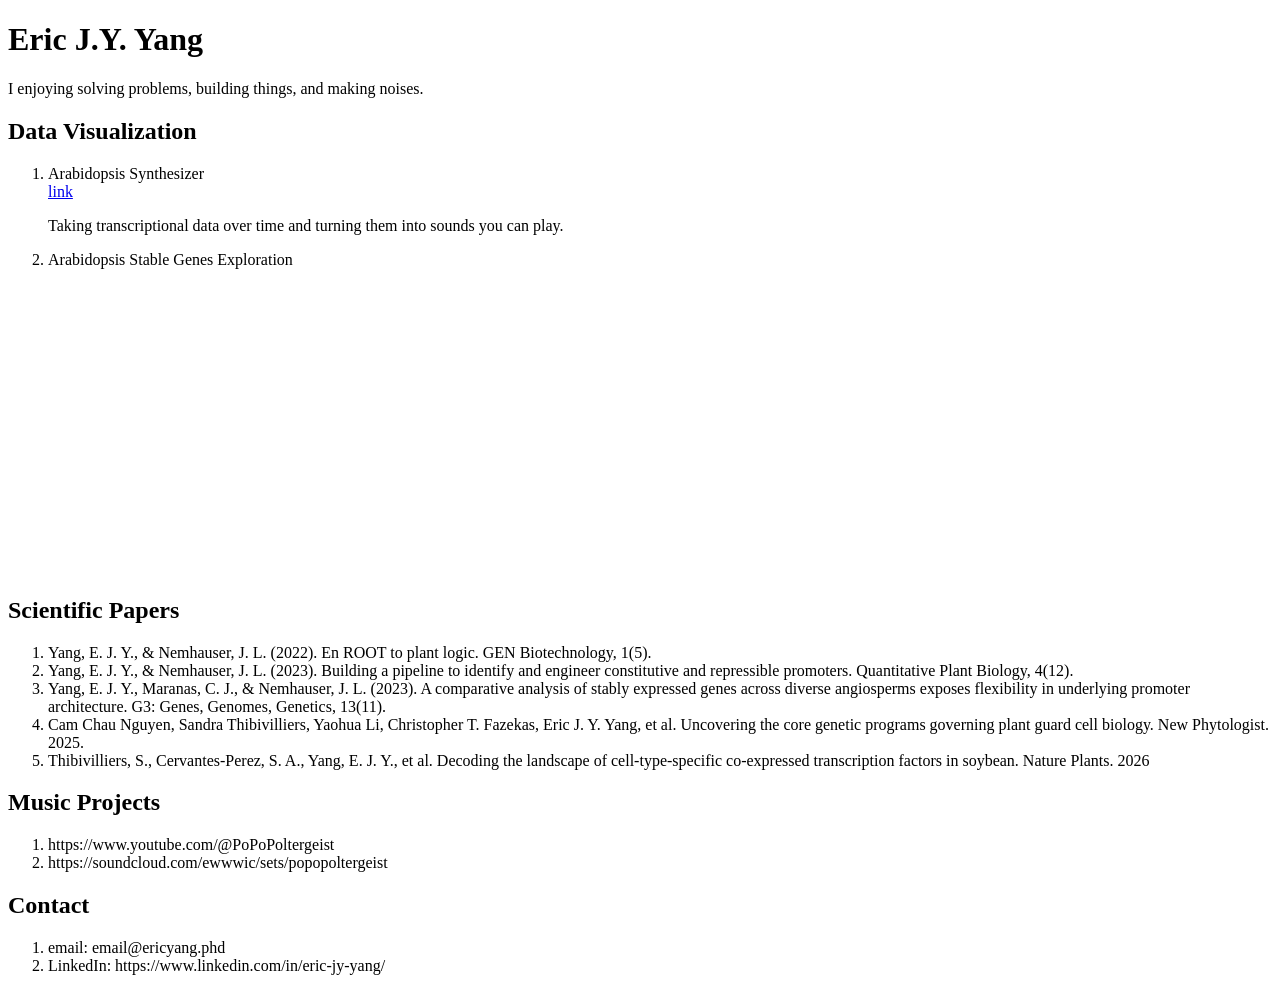
==== commit 17d576f0: "Backbone" ====
--- a/index.html
+++ b/index.html
@@ -3,449 +3,83 @@
 <head>
     <meta charset="UTF-8">
     <meta name="viewport" content="width=device-width, initial-scale=1.0">
-    <meta name="description" content="Eric J.Y. Yang is a Molecular Engineering PHD. This is a landing page for his projects and hobbies.">
-    <title>🎉Eric J.Y. Yang🎉</title>
+    <meta name="description" content="Eric J. Y. Yang — scientist and builder. Interactive figures, gene sonification, and plant synthetic biology projects.">
+    <title>Eric J. Y. Yang</title>
     <link rel="stylesheet" href="style.css">
-    <link rel="stylesheet" href="https://cdnjs.cloudflare.com/ajax/libs/font-awesome/6.4.2/css/all.min.css" integrity="sha512-z3gLpd7yknf1YoNbCzqRKc4qyor8gaKU1qmn+CShxbuBusANI9QpRohGBreCFkKxLhei6S9CQXFEbbKuqLg0DA==" crossorigin="anonymous" referrerpolicy="no-referrer" />
     <link rel="preconnect" href="https://fonts.googleapis.com">
     <link rel="preconnect" href="https://fonts.gstatic.com" crossorigin>
-    <link href="https://fonts.googleapis.com/css2?family=Bebas+Neue&family=Literata:ital,opsz,wght@0,7..72,300;1,7..72,300&family=Noto+Sans:wdth,wght@70,602;90,700;97,700;100,400&family=Pixelify+Sans:wght@400..700&display=swap" rel="stylesheet">
+    <link href="https://fonts.googleapis.com/css2?family=Bebas+Neue&family=Literata:ital,opsz,wght@0,7..72,300;0,7..72,400;0,7..72,500;1,7..72,300&family=DM+Sans:opsz,wght@9..40,400;9..40,500;9..40,600&display=swap" rel="stylesheet">
     <script type="application/ld+json">
-        {
-          "@context": "https://schema.org",
-          "@type": "ProfilePage",
-          "dateCreated": "2023-12-29T06:28:33Z",
-          "dateModified": "2023-12-29T06:28:33Z",
-          "mainEntity": {
-            "@type": "Person",
-            "name": "Eric J.Y. Yang",
-            "alternateName": "eric.junyao.yang",
-            "description": "Molecular Engineering PhD",
-            "image": "https://ericyang.phd/images/MyPics/1_Original.png"
-          }
-        }
+    {
+      "@context": "https://schema.org",
+      "@type": "ProfilePage",
+      "dateCreated": "2023-12-29T06:28:33Z",
+      "dateModified": "2026-03-29T12:00:00Z",
+      "mainEntity": {
+        "@type": "Person",
+        "name": "Eric J. Y. Yang",
+        "alternateName": "eric.junyao.yang",
+        "description": "Molecular Engineering PhD. Enjoys solving problems, building things, and making music.",
+        "url": "https://ericyang.phd/",
+        "email": "mailto:mail@ericyang.phd",
+        "sameAs": [
+          "https://www.linkedin.com/in/eric-jy-yang/",
+          "https://github.com/Eric-junyao-Yang",
+          "https://www.youtube.com/@PoPoPoltergeist",
+          "https://soundcloud.com/ewwwic/sets/popopoltergeist"
+        ]
+      }
+    }
     </script>
+    <link rel="icon" href="images/Favicon/favicon.ico">
+    <link rel="apple-touch-icon" sizes="180x180" href="/images/Favicon/apple-touch-icon.png">
+    <link rel="icon" type="image/png" sizes="32x32" href="/images/Favicon/favicon-32x32.png">
+    <link rel="icon" type="image/png" sizes="16x16" href="/images/Favicon/favicon-16x16.png">
 </head>
+<body>
+    <h1>Eric J.Y. Yang</h1>
+    <p>I enjoying solving problems, building things, and making noises.</p>
 
-
-
-
-<body>
-    <!-- Menu -->
-    <div class="menu-btn-wrapper">
-        <a href="#top"><div class="menu-btn home-btn"></div></a>
-        <a href="#Science-interests"><div class="menu-btn science-btn"></div></a>
-        <a href="#Others"><div class="menu-btn others-btn"></div></a>
-        <a href="#Contact"><div class="menu-btn contact-btn"></div></a>
-    </div>  
-
-    <div class="slide-out-menu">
-        <span>HOME</span>
-    </div>
-
-    <!---About Me-->
-    <section id = "AboutMe">
-        <div class="AboutMe-top">
-            <div class="phone-image-container">
-                <div class="phone-image-VG"></div>
-                <div class="overlay"></div>
-            </div>
-            <div class="AboutMe-top-left-col">
-                <div class="Mah-name">
-                    <span>Eric J.Y.</span>
-                    <span>Yang</span>
-                    <span>PhD</span>
-                    <div class="stylized-lines">                    
-                        <span class="div-lines-1"></span>
-                        <span class="div-lines-2"></span>
-                        <span class="div-lines-3"></span>
-                    </div>
-                </div>
-                <div class="short-bio">
-                    <p>I have a Molecular Engineering PhD from the University of Washington with a Data Science Certificate.
-                        I specialized in synthetic biology with a thesis on engineering and understanding plant promoters.
-                    </p>
-                </div>
-            </div>
-
-            <div class="AboutMe-top-right-col">
-                <div class="image-container">
-                    <div class="my_image_slice">
-                        <img class="my_image" src="images/MyPics/1_Original.png">
-                    </div>
-                    <div class="my_image_slice">
-                        <img class="my_image" src="images/MyPics/5_Pastel.png">
-                    </div>
-                    <div class="my_image_slice">
-                        <img class="my_image" src="images/MyPics/3_WaterColor.png">
-                    </div>
-                    <div class="my_image_slice ">
-                        <img class="my_image" src="images/MyPics/2_VanGogh.png" >
-                    </div>
-                    <div class="my_image_slice">
-                        <img class="my_image" src="images/MyPics/4_Monet.png" >
-                    </div>
-                    <div class="my_image_slice">
-                        <img class="my_image" src="images/MyPics/6_Ink.png">
-                    </div>
-                    <div class="my_image_slice">
-                        <img class="my_image" src="images/MyPics/7_JacksonPollock.png">
-                    </div>
-                    <div class="my_image_slice">
-                        <img class="my_image" src="images/MyPics/8_Cubist2.png">
-                    </div>
-                </div>
-            </div>
-        </div>
-        
-    </section>
-
-<!-- Floaty blurb -->
-    <section id = "Science-interests">
-        <div class="h1-title">
-            <h1>Highlighted </h1> <h1>Scientific</h1> <h1>Interests</h1>
-        </div>
-        <div class = "Floaty-blurb">
-            <div class="interests-container">
-                    <div class="interests-list">
-                        <h3 id = "SynBio" onmouseover="slide(this.id)" onmousedown="toggleDisplay('phone_SynBio')">Synthetic <br> Biology 
-                            <div class="toggle-icon">
-                                <div class="bar1 bar1-on"></div>
-                                <div class="bar2 bar2-on"></div>
-                            </div>
-                        </h3>
-                        <div class="phone_interests_list display_on" id="phone_SynBio">
-                            <p>I screened for new plant constitutive promoters (promoters that are on in all the tissues at all times) and used them to build genetic logic gates.</p>
-                        </div>
-                        <h3 id = "Circuits" onmouseover="slide(this.id)" onmousedown="toggleDisplay('phone_Circuits')">Gene <br> Circuits
-                            <div class="toggle-icon">
-                                <div class="bar1"></div>
-                                <div class="bar2"></div>
-                            </div>
-                        </h3>
-                        <div class="phone_interests_list" id="phone_Circuits">
-                            <p>By introducing 2 unique gRNA target sequences into the constitutive promoters, they can be independently targeted by dCas9-guided repressors, such a system works as a logic NOR gate.</p>
-                        </div>
-                        <h3 id = "DataSci" onmouseover="slide(this.id)" onmousedown="toggleDisplay('phone_DataSci')">Data <br> Science
-                            <div class="toggle-icon">
-                                <div class="bar1"></div>
-                                <div class="bar2"></div>
-                            </div>
-                        </h3>
-                        <div class="phone_interests_list" id="phone_DataSci">
-                            <p>By analyzing hundreds of publicly available RNAseq datasets across multiple plant species I was able to identify sets of evolutionary related promoters and track their expression pattern and promoter architecture over evolutionary time.</p>
-                        </div>
-                        <h3 id = "DataVis" onmouseover="slide(this.id)" onmousedown="toggleDisplay('phone_DataVis')">Data <br> Visualization
-                            <div class="toggle-icon">
-                                <div class="bar1"></div>
-                                <div class="bar2"></div>
-                            </div>
-                        </h3>
-                        <div class="phone_interests_list" id="phone_DataVis">
-                            <p>I am passionate about using concise figures to tell scientific stories. Apart from the figures in the manuscripts, I also build interactve and animated figures you can check out below!</p>
-                        </div>
-                        <h3 id = "ML" onmouseover="slide(this.id)" onmousedown="toggleDisplay('phone_ML')">Machine <br> Learning
-                            <div class="toggle-icon">
-                                <div class="bar1"></div>
-                                <div class="bar2"></div>
-                            </div>
-                        </h3>
-                        <div class="phone_interests_list" id="phone_ML">
-                            <p>I used Machine Learning to predict protein function and stability by using primary sequence as inputs and flow cytometry measurements as outputs</p>
-                        </div>
-                    </div>
-                    <div class="text-bubble">
-                        <p id = bubble-text></p>
-                    </div>
-            </div>
-        </div>
-    </section>
-
-
-
-<!-- Science -->
-    <section id="Science">
-        <div class="Section-title">
-            <h1>Science</h1>
-        </div>
-        
-        <div class="manuscripts-container">
-            <div class="manuscript-icon" id = "manuscript-icon"></div>
-            <div class="manuscript manuscript-transition" id = "manuscript1">
-                <h2>Building a pipeline to identify and engineer constitutive and repressible promoters</h2>
-            </div>
-            <div class="manuscript manuscript-transition" id = "manuscript2">
-                <h2>A comparative analysis of stably expressed genes across diverse angiosperms exposes flexibility in underlying promoter architecture</h2>
-            </div>
-        </div>
-
-        <div class="cube-scene">
-            <div class="cube" id = "cube">
-                <div class="cube__face--bottom cube__face">
-                    <div class="Observable" id = "Observable">
+    <h2>Data Visualization</h2>
+    <ol>
+        <li>Arabidopsis Synthesizer</li>
+        <a href="ArabidopsisSynthesizer/Website/index.html">link</a>
+        <p>Taking transcriptional data over time and turning them into sounds you can play.</p>
+        <li>Arabidopsis Stable Genes Exploration</li>
+        <!-- Make this foldable! -->
+        <div class="Observable" id = "Observable"> 
                         <div class="Observable-left">
                             <iframe width="100%" height="100%" frameborder="0"
                             src="https://observablehq.com/embed/15a480dacc56a549@335?cells=Title%2CDescription"></iframe>
                         </div>
                 
                         <div class="Observable-right">
-                            <div class="Observable-right-padding"></div>
                             <iframe width="100%" height="93%" frameborder="0" 
                             src="https://observablehq.com/embed/15a480dacc56a549@343?cells=viewof+Coretypes%2CFigure"></iframe>
-                            <button class="fas-button">
-                                <i class="fas fa-circle-xmark" 
-                                onmouseover="this.className = 'fas fa-circle-xmark fa-shake'" 
-                                onmouseleave="this.className = 'fas fa-circle-xmark'"
-                                onmousedown="FlipCube('show-front')"></i>
-                            </button>
                         </div>
-                    </div>
-                </div>
-                
-                <div class="cube__face--front cube__face">
-                    <div class="pipeline-paper" id="pipeline-paper">
-                        <div class="pipeline-left-col">
-                            <div class="background">
-                                <h3>Background
-                                    <div class="toggle-icon">
-                                        <div class="bar1 bar1-on"></div>
-                                        <div class="bar2 bar2-on"></div>
-                                    </div>
-                                </h3>
+        </div>
+    </ol>
 
-                                <p class = "accordion display_on2">Constitutive promoters (promoters that are on in all tissues at all times) are useful tools to introduce novel traits like insect resistance in the whole plant.</p>
-                            </div>
-                            <div class="problem">
-                                <h3>Problem
-                                    <div class="toggle-icon">
-                                        <div class="bar1"></div>
-                                        <div class="bar2"></div>
-                                    </div>
-                                </h3>
+    <h2>Scientific Papers</h2>
+    <ol>
+        <li>Yang, E. J. Y., & Nemhauser, J. L. (2022). En ROOT to plant logic. GEN Biotechnology, 1(5).</li>
+        <li>Yang, E. J. Y., & Nemhauser, J. L. (2023). Building a pipeline to identify and engineer constitutive and repressible promoters. Quantitative Plant Biology, 4(12).</li>
+        <li>Yang, E. J. Y., Maranas, C. J., & Nemhauser, J. L. (2023). A comparative analysis of stably expressed genes across diverse angiosperms exposes flexibility in underlying promoter architecture. G3: Genes, Genomes, Genetics, 13(11).</li>
+        <li>Cam Chau Nguyen, Sandra Thibivilliers, Yaohua Li, Christopher T. Fazekas, Eric J. Y. Yang, et al. Uncovering the core genetic programs governing plant guard cell biology. New Phytologist. 2025.</li>
+        <li>Thibivilliers, S., Cervantes-Perez, S. A., Yang, E. J. Y., et al. Decoding the landscape of cell-type-specific co-expressed transcription factors in soybean. Nature Plants. 2026</li>
+    </ol>
 
-                                <p class = "accordion">There aren't that many well characterized plant constitutive promoters available, and reusing promoter parts can lead to instability.</p>
-                            </div>
-                            <div class="our-approach">
-                                <h3>Our approach
-                                    <div class="toggle-icon">
-                                        <div class="bar1"></div>
-                                        <div class="bar2"></div>
-                                    </div>
-                                </h3>
 
-                                <p class = "accordion">Leveraging publicly available RNA-seq atlases for <i>A. thaliana</i> I identified the most stably expressing natural promoters available and cloned them for testing. </p> 
-                                
-                                <div class="Read-more">
-                                    <button class="Read-more-btn" onclick="FlipCube('show-bottom')">Explore an interactive figure I made!</button>
-                                </div>                          
-                            </div>
-                            <div class="results">
-                                <h3>Results
-                                    <div class="toggle-icon">
-                                        <div class="bar1"></div>
-                                        <div class="bar2"></div>
-                                    </div>
-                                </h3>
+    <h2>Music Projects</h2>
+    <ol>
+        <li>https://www.youtube.com/@PoPoPoltergeist</li>
+        <li>https://soundcloud.com/ewwwic/sets/popopoltergeist</li>
+    </ol>
 
-                                <p class = "accordion">We identified multiple promoters that expresses both in <i>N. benthamiana</i> and <i>A. thaliana</i> and several of which appears to be constitutively expressed in <i>A. thaliana</i>. We then used a few of these promoters to build logic NOR gates. </p>
-                            </div>
-                            <div class="Read-more">
-                                <a href="https://doi.org/10.1017/qpb.2023.10" target="_blank"><button class="Read-more-btn">Read More</button></a>
-                            </div>
-                        </div>
-                        <div class="pipeline-right-col">
-                            <div class="logic-table">
-                                <table>
-                                    <tr>
-                                        <td class="table-heading" colspan="4"><h3>NOR Logic Gate</h3></td>
-                                    </tr>
-                                    <tr>
-                                        <th id="table-null"></th>
-                                        <th>Input1</th>
-                                        <th>Input2</th>
-                                        <th>Output</th>
-                                    </tr>
-                                    <tr id="table-r1" onclick="changeLogic('radio-1')">
-                                            <td id="radio-btn"><input type="radio" name="logic" value="radio-1" onclick="changeLogic(value)" class="radio" id="radio-1"><span class="custom-radio"></span></td>
-                                            <td>0</td>
-                                            <td>0</td>
-                                            <td>1</td>
-                                    </tr>
-                                    <tr id="table-r2" onclick="changeLogic('radio-2')">
-                                        <td id="radio-btn"><input type="radio" name="logic" value="radio-2" onclick="changeLogic(value)" class="radio" id="radio-2"><span class="custom-radio"></span></td>
-                                        <td>0</td>
-                                        <td>1</td>
-                                        <td>0</td>
-                                    </tr>
-                                    <tr id="table-r3" onclick="changeLogic('radio-3')">
-                                        <td id="radio-btn"><input type="radio" name="logic" value="radio-3" onclick="changeLogic(value)" class="radio" id="radio-3"><span class="custom-radio"></span></td>
-                                        <td>1</td>
-                                        <td>0</td>
-                                        <td>0</td>
-                                    </tr>
-                                    <tr id="table-r4" onclick="changeLogic('radio-4')">
-                                        <td id="radio-btn"><input type="radio" name="logic" value="radio-4" onclick="changeLogic(value)" class="radio" id="radio-4"><span class="custom-radio"></span></td>
-                                        <td>1</td>
-                                        <td>1</td>
-                                        <td>0</td>
-                                    </tr>
-                                </table>
-                            </div>
-
-                            <div class="wetlab_wrapper">
-                                <div class="wetlab_container">
-                                    <div class="highlightbox" id="highlightbox"></div>
-                                    <img src="images/NOR_gate/ExperimentalData.svg" id="wetlabdata">
-                                </div>
-                            </div>
-                            <div class="cartoon-outter">
-                                <div class="cartoon">
-                                    <img src="images/NOR_gate/Promoter.svg" id="promoter">
-                                    <img src="images/NOR_gate/Rep.svg" id = "rep1">
-                                    <img src="images/NOR_gate/Rep.svg" id = "rep2">
-                                    <img src="images/NOR_gate/gRNA_orange.svg" id="gRNA_orange">
-                                    <img src="images/NOR_gate/gRNA_pink.svg" id="gRNA_pink">
-                                    <img src="images/NOR_gate/RepLineLong.svg" id="replinelong">
-                                    <img src="images/NOR_gate/RepLineShort.svg" id="replineshort">
-                                </div>
-                            </div>
-                        </div>
-                    </div>
-                </div>
-
-               
-
-                <div class="cube__face--right cube__face">
-                    <div class="coretype-paper">
-                        <div class="coretype-left">
-                            <div class="background">
-                                <h3>Background
-                                    <div class="toggle-icon">
-                                        <div class="bar1"></div>
-                                        <div class="bar2"></div>
-                                    </div>
-                                </h3>
-                                <p class = "accordion">Main core promoter types in plants include TATA, Y-patch, and Coreless promoters. TATA promoters tend to be conditionally expressed while Coreless promoters tend to be constitutive.</p>
-                            </div>
-                            <div class="question">
-                                <h3>Question
-                                    <div class="toggle-icon">
-                                        <div class="bar1"></div>
-                                        <div class="bar2"></div>
-                                    </div>
-                                </h3>
-                                <p class = "accordion">Do changes in core promoter types correlate with changes in expression pattern? </p>
-                            </div>
-                            <div class="approach">
-                                <h3>Approach
-                                    <div class="toggle-icon">
-                                        <div class="bar1"></div>
-                                        <div class="bar2"></div>
-                                    </div>
-                                </h3>
-                                <p class = "accordion">We leveraged RNA-seq atlases for 15 plant species to evaluate expression uniformity for each promoter, and identified orthologous genes across species (i.e. evolutionarily related). We can then track changes in expression uniformity and core promoter type of related promoters across evolution. </p>
-                            </div>
-                            <div class="findings">
-                                <h3>Findings
-                                    <div class="toggle-icon">
-                                        <div class="bar1"></div>
-                                        <div class="bar2"></div>
-                                    </div>
-                                </h3>
-                                <p class = "accordion">We found unexpected trends for expression pattern for Coreless promoter in monocots (see animation). We also found that changes in core promoter types do no explain changes in expression pattern.</p>
-                            </div>
-                            <div class="Read-more">
-                                <a href="https://doi.org/10.1093/g3journal/jkad206" target="_blank"><button class="Read-more-btn">Read More</button></a>
-                            </div>
-
-                        </div>
-
-                        <div class="coretype-right">
-                            <video controls>
-                                <source src="/images/FinalAnimation.mp4">
-                                Here is a animated figure that's really impressive
-                            </video>
-                        </div>
-                    </div>
-                </div> 
-                    <div class="cube__face--top cube__face">
-                        <!-- <h1>TOP</h1> -->
-                    </div>
-                    <div class="cube__face--back cube__face">
-                        <!-- <h1>BACK</h1> -->
-                    </div>
-                    <div class="cube__face--left cube__face">
-                        <!-- <h1>LEFT</h1> -->
-                    </div>
-                </div>
-
-            </div>
-        </div>
-        
-    </section>
-
-    <section id="Others">
-        <div class="Section-title">
-            <div class="h1-title">
-                <h1>Other</h1> <h1>Projects</h1>
-            </div>
-        </div>
-        <div class="Others-wrapper">
-            <div class="Others-child">
-                <h3>Music</h3>
-                <div class="Others-child-discript">
-                    <p>Check out my music project <i>PoPoPoltergeist</i> 👻</p>
-                </div>
-                <div class="Others-child-content">
-                    <iframe width="100%" height="340px" scrolling="no" frameborder="no" allow="autoplay" src="https://w.soundcloud.com/player/?url=https%3A//api.soundcloud.com/playlists/1729587147&color=%23ff5500&auto_play=false&hide_related=false&show_comments=true&show_user=true&show_reposts=false&show_teaser=true"></iframe>
-                </div>
-            </div>
-            <div class="Others-child">
-                <h3>Coding</h3>
-                <div class="Others-child-discript">
-                    <p>Here you can find some of my other coding projects.</p>
-                </div>
-                <div class="Others-child-content">
-                    <div class="Coding-content-container">
-                        <a href="https://github.com/Eric-junyao-Yang" target="_blank">
-                            <img src="https://github.githubassets.com/assets/GitHub-Mark-ea2971cee799.png" alt="Github" id="github-icon" width="50px">
-                            <p>Eric-junyao-Yang</p>
-                        </a>    
-                    </div>
-                </div>
-            </div>
-            <div class="Others-child">
-                <h3>Misc.</h3>
-                <div class="Others-child-discript">
-                    <p>More to come ...</p>
-                </div>
-                <div class="Others-child-content"></div>
-            </div>
-        </div>
-
-    </section>
-
-    <footer id="Contact">
-        <div class="contact-info">
-            <div class="email">
-                <i class="fa-solid fa-envelope"></i>
-                <h3>mail@ericyang.phd</h3>
-            </div>
-            <div class="linkedin">
-                <a href="https://www.linkedin.com/in/eric-jy-yang/" target="_blank">
-                    <img src="https://content.linkedin.com/content/dam/me/business/en-us/amp/brand-site/v2/bg/LI-Bug.svg.original.svg" alt="linkedin-icon" id="linkedin-icon" width="30px">
-                    <h3>eric-jy-yang</h3>
-                </a>
-            </div>
-        </div>
-        <div class="additional-info">
-            <span>Website powered by: Meeee! I built this website from scratch using HTML, CSS and Javascript</span>
-        </div>
-    </footer>
-    
-
-    <div class="text-bubble-arrow"></div> <!--This guy floats around with absolute position relative to the HTML-->
-    <script src="script.js"></script>
+    <h2>Contact</h2>
+    <ol>
+        <li class="email">email: email@ericyang.phd</li>
+        <li>LinkedIn: https://www.linkedin.com/in/eric-jy-yang/</li>
+    </ol>
 </body>
- 
-</html>+</html>
--- a/style.css
+++ b/style.css
@@ -1,1170 +1,12 @@
-*{
-    margin: 0;
-    padding: 0;
-    /* outline: 1px solid red; */
-    box-sizing: border-box;
-    font-family: sans-serif;
-    scroll-behavior: smooth;
-}
-
-/* ---Defile color palette--- */
-:root{
-    --background-color: #F4F6F6;    /*#EBE4D1*/
-    --contrast-color: #1D2759;
-    --highlight-color-1: #8F9FBF; /*--primary-color: #B4B4B3;*/
-    --highlight-color-2: #CB627E; /* --highlight-color: #26577C; */
-    --action-color: #F19386;   /*#E55604*/
-}
-
-/* ---Set global styles--- */
-html{
-    background: var(--background-color);
-}
-
-h1 {
-    --__font-size-h1: clamp(4rem, 5vw, 5rem);
-    font-family: 'Bebas Neue', sans-serif;
-    font-size: var(--__font-size-h1);
-    letter-spacing: calc(var(--__font-size-h1) * 0.1);
-    color: #1d2759b2;
-}
-
-h1::first-letter {
-    color: var(--contrast-color);
-    font-size: calc(var(--__font-size-h1) / 5 * 6.6);
-}
-
-h2{
-    --__font-size-h2: clamp(2.5rem, 3vw, 3rem);
-    font-family: 'Noto Sans', serif;
-    font-weight: 600;
-    font-stretch: 70%;
-    font-size: var(--__font-size-h2);
-    letter-spacing: calc(var(--__font-size-h2) * -0.04);
-}
-
-h3{
-    --__font-size-h3: 1.4rem;
-    font-family:'Noto Sans', serif;
-    font-size: var(--__font-size-h3);
-    font-weight: 700;
-    font-stretch: 97%;
-    letter-spacing: calc(var(--__font-size-h3) * -0.05);
-    color: var(--contrast-color);
-}
-
-p {
-    --__font-size-p:1.2rem;
-    font-size: var(--__font-size-p);
-    font-family: 'Literata', serif;
-    font-weight: 300;
-    color: var(--contrast-color);
-    letter-spacing: calc(var(--__font-size-p) * 0.01);
-}
-
-p i {
-    --__font-size-p:1.2rem;
-    font-size: var(--__font-size-p);
-    font-family: 'Literata', serif;
-    font-style: italic;
-    font-weight: 300;
-    color: var(--contrast-color);
-    letter-spacing: calc(var(--__font-size-p) * 0.01);
-}
-
-/* Hide some Phone stuff */
-.phone-image-container{
-    display: none;
-}
-
-/*---Menu---*/
-.menu-btn{
-    position: fixed;
-    z-index: 5;
-    cursor: pointer;
-    background-color: var(--action-color);
-    border: 5px solid var(--highlight-color-2);
-    transition: 300ms;
-    box-shadow: 3px 3px #0066cc;
-}
-
-.menu-btn:hover{
-    background-color: var(--contrast-color);
-}
-
-.menu-btn.home-btn{
-    right: 30px;
-    top: 30px;
-    width: 50px;
-    height: 50px;
-    border-radius: 50%;
-}
-
-.menu-btn.science-btn{
-    right: 80px;
-    top: 20px;
-    width: 25px;
-    height: 25px;
-    border-radius: 50%;
-    animation-name: science-btn-ani;
-    animation-duration: 10s;
-    animation-iteration-count: infinite;
-    animation-timing-function:ease-in-out;
-}
-
-@keyframes science-btn-ani{
-    0%, 100% {transform: translate(0px,0px);}
-    10%{transform: translate(-2px,-2px);}
-    20%{transform: translate(2px,-1px);}
-    30%{transform: translate(1px,2px);}
-    40%{transform: translate(0px,-1px);}
-    40%{transform: translate(-1px,2px);}
-    60%{transform: translate(1px,-2px);}
-    70%{transform: translate(2px,0px);}
-    80%{transform: translate(1px,-1px);}
-    90%{transform: translate(2px,-2px);}
-}
-
-.menu-btn.others-btn{
-    right: 72px;
-    top: 72px;
-    width: 25px;
-    height: 25px;
-    border-radius: 50%;
-    animation-name: others-btn-ani;
-    animation-duration: 9s;
-    animation-iteration-count: infinite;
-    animation-timing-function:ease-in-out;
-}
-
-@keyframes others-btn-ani{
-    0%, 100% {transform: translate(0px,0px);}
-    10%{transform: translate(2px,-2px);}
-    20%{transform: translate(0px,2px);}
-    30%{transform: translate(-2px,-2px);}
-    40%{transform: translate(2px,-1px);}
-    40%{transform: translate(0px,-1px);}
-    60%{transform: translate(2px,-2px);}
-    70%{transform: translate(0px,2px);}
-    80%{transform: translate(-1px,-1px);}
-    90%{transform: translate(1px,-2px);}
-}
-
-.menu-btn.contact-btn{
-    right: 20px;
-    top: 80px;
-    width: 25px;
-    height: 25px;
-    border-radius: 50%;
-    animation-name: contact-btn-ani;
-    animation-duration: 11s;
-    animation-iteration-count: infinite;
-    animation-timing-function:ease-in-out;
-}
-
-@keyframes contact-btn-ani{
-    0%, 100% {transform: translate(0px,0px);}
-    10%{transform: translate(-2px,2px);}
-    20%{transform: translate(1px,1x);}
-    30%{transform: translate(-1px,-2px);}
-    40%{transform: translate(2px,0px);}
-    40%{transform: translate(-2px,2px);}
-    60%{transform: translate(-1px,-1px);}
-    70%{transform: translate(0px,-2px);}
-    80%{transform: translate(-1px,1px);}
-    90%{transform: translate(2px,-1px);}
-}
-
-.slide-out-menu{
-    position:fixed;
-    height: 50px;
-    /* border: 5px solid var(--contrast-color); */
-    background-color: var(--highlight-color-1);
-    right: 130px;
-    top: 30px;
-    border-radius: 15px;
-    overflow: hidden;
-    width: 0px;
-    transition: 400ms ease-in;
-    z-index: 5;
-    box-shadow: 5px 5px #0066cc;
-}
-
-.slide-out-menu span{
-    padding: 0 50px;
-    height: 100%;
-    display: flex;
-    justify-content: center;
-    align-items: center;
-    text-align: center;
-    font-family:'Noto Sans', serif;
-    font-size: 2rem;
-    font-weight: 700;
-    font-stretch: 90%;
-    letter-spacing: calc(2rem * -0.05);
-    color: rgb(255, 255, 255); 
-}
-
-/* <div class="home-btn"></div>
-<div class="science-btn"></div>
-<div class="others-btn"></div>
-<div class="contact-btn"></div> */
-
-/* #menuBtn{
-    width: 55px;
-    position: fixed;
-    right: 30px;
-    top: 30px;
-    z-index:2;
-    cursor: pointer;
-    transform: rotate(0);
-    transition: .5s;
-} */
-
-/*---About me---*/
-
-#AboutMe{
-    padding: 4vw 4vw 4vw 4vw;
-    display:flex;
-    flex-wrap: wrap;
-    flex-direction: column;
-}
-
-.AboutMe-top{
-    display:flex;
-    flex-wrap: wrap;
-    /* outline: 2px solid blue; */
-    height: calc(100vh - 8vw);
-    align-items: center;
-}
-
-.AboutMe-top-left-col{
-    flex-basis: 60%;
-    min-width: 350px;
-    display: flex;
-    flex-wrap: wrap;
-    flex-direction: column;
-    /* justify-content: space-between; */
-    /* outline: 5px solid green; */
-}
-
-.Mah-name{
-    display:inline;
-    width: 100%;
-    /* outline: 10px solid purple; */
-    padding-top: 1.2em;
-}
-
-.Mah-name span{
-    font-family: 'Bebas Neue', sans-serif;
-    line-height: .69em;
-}
-
-.Mah-name span:nth-child(1) {
-    font-size: clamp(9rem, 20vw + 0.5rem, 23.5rem);
-}
-
-.Mah-name span:nth-child(2) {
-    font-size: clamp(9rem, 20vw + 0.5rem, 23.5rem);
-    padding-left: 1.1%;
-}
-
-.Mah-name span:nth-child(3) {
-    font-size: clamp(5rem, 11vw + 0.5rem, 13.3rem);
-}
-
-/* ---Image Container--- */
-
-.AboutMe-top-right-col{
-    flex-basis: 40%;
-    display: flex;
-    justify-content: center;
-    align-items:start;
-}
-
-.image-container{
-    display: flex;
-    width: 100%;
-    aspect-ratio: 1 / 1;
-    border: 8px solid black;
-    border-radius: 5px;
-    background-color: black;
-    box-shadow: clamp(10px, 3vw, 50px) clamp(10px, 3vw, 50px) rgba(0, 0, 0, 0.9);
-}
-
-.my_image_slice{
-    position: relative;
-    flex-basis: 100%;
-    width: 100%;
-    height: 100%;
-    overflow: hidden;
-}
-
-.my_image{
-    display:block;
-    position: absolute;
-    object-fit: cover;
-    height: 100%;
-}
-
-.my_image_slice:nth-child(2) .my_image {
-    transform: translateX(
-        calc((-100%/8) * (1)));
-}
-.my_image_slice:nth-child(3) .my_image {
-    transform: translateX(
-        calc((-100%/8) * (2)));
-}
-
-.my_image_slice:nth-child(4) .my_image {
-    transform: translateX(
-        calc((-100%/8) * (3)));
-}
-.my_image_slice:nth-child(5) .my_image {
-    transform: translateX(
-        calc((-100%/8) * (4)));
-}
-.my_image_slice:nth-child(6) .my_image {
-    transform: translateX(
-        calc((-100%/8) * (5)));
-}
-.my_image_slice:nth-child(7) .my_image {
-    transform: translateX(
-        calc((-100%/8) * (6)));
-}
-.my_image_slice:nth-child(8) .my_image {
-    transform: translateX(
-        calc((-100%/8) * (7)));
-}
-
-/* ---Stylized division lines--- */
-.stylized-lines{
+#Observable {
     display: flex;
     flex-direction: column;
 }
-
-.div-lines-1{
-    display:inline-block;
-    background: linear-gradient(to right, #CB627E, #cb627e00);
-    width: clamp(17.5rem, 39.4vw, 45.9rem);
-    height: clamp(1rem, 2vw, 2.2rem);
+#Observable-left {
+    width: 50%;
 }
-
-.div-lines-2{
-    display:inline-block;
-    background: linear-gradient(to right, #CB627E, #cb627e00);
-    width: clamp(8.75rem, 19.7vw, 22.95rem);
-    height: clamp(.59rem, 1.18vw, 1.3rem); 
-    margin-top: clamp(1px, 0.3vw, 1rem);
-}
-
-.div-lines-3{
-    display:inline-block;
-    background: linear-gradient(to right, #CB627E, #cb627e00);
-    width: clamp(4.375rem, 9.85vw, 11.475rem);
-    height: clamp(.59rem, 1.18vw, 1.3rem); 
-    margin-top: clamp(1px, 0.3vw, 2rem);
-}
-
-/* ---Short blurb about me--- */
-.short-bio {
-    display:flex;
-    justify-content: center;
-}
-
-.short-bio p{
-    font-weight: 400;
-    font-size: clamp(1.2rem, 1.5vw, 1.8rem);
-    line-height: clamp(1.3rem, 1.8vw, 2.3rem);
-    letter-spacing: calc(var(--__font-size-p) * -0.03);
-}
-
-/* ---list of interests--- */
-#Science-interests{
-    display:flex;
-    flex-direction: column;
-    align-items: center;
-    margin: 0vw 4vw 0 4vw;
-    height: 50vh;
-}
-
-.h1-title{
-    display:flex;
-    text-align: center;
-    justify-content: space-around;
-    width: 100%;
-    padding: 0 clamp(1rem, 4vw, 6rem);
-}
-
-.Floaty-blurb{
-    width: 50rem;
-    margin-top: 2vw;
-}
-
-.interests-container{
-    display:flex;
-    flex-direction: column;
-    align-items: center;
-}
-
-.interests-list{
-    display:flex;
-    width: 100%;
-    flex-wrap: nowrap;
-    font-weight: bold;
-    justify-content:space-between;
-    color: var(--highlight-color-2);
-}
-
-.interests-list h3{
-    font-weight: 800;
-    font-size: clamp(1.8rem, 2vw, 2rem);
-    line-height: 1.95rem;
-    color: var(--highlight-color-2);
-}
-
-.text-bubble{
-    width: 50rem;
-    margin: 20px 0px;
-    border: 5px solid var(--highlight-color-1);
-    background: var(--contrast-color);
-    border-radius: 15px;
-    padding: 20px;
-    position: relative;
-    min-height: 100px;
-    box-shadow: 20px 10px #0c182fb1;
-}
-
-.text-bubble p{
-    color: var(--background-color);
-}
-
-.text-bubble-arrow{
-    content: "";
-    width: 0px;
-    height: 0px;
-    position:absolute;
-    border-left: 15px solid transparent;
-    border-right: 15px solid transparent;
-    border-top: 5px solid transparent;
-    border-bottom: 20px solid var(--highlight-color-1);
-}
-
-.arrow-transition{
-    transition: 0.3s ease-in;
-}
-
-.phone_interests_list{
-    display: none;
-}
-
-/* ---Science--- */
-
-#Science{
-    padding: 4vw;
-    flex-wrap: wrap;
-    isolation: isolate;
-    height: 1080px;
-    /* overflow: hidden; */
-}
-
-.manuscripts-container{
-    position: relative;
-    width: 80vw;
-    left: 50px;
-    padding-top: 0.7rem;
-}
-
-.manuscript-icon{
-    position: absolute;
-    background-color: var(--highlight-color-2);
-    content: "";
-    width: 25px;
-    height: 25px;
-    left: -30px;
-    top: 20px;
-    animation-name: blink;
-    animation-duration: 2s;
-    animation-iteration-count: infinite;
-    animation-timing-function: linear;
-    cursor: pointer;
-}
-
-.icon-rotate-click{
-    animation-name: onclick-color-change;
-    animation-duration: 1s;
-    animation-iteration-count: 1;
-    animation-timing-function: ease-in-out;
-}
-
-@keyframes onclick-color-change{
-    0%, 40%, 100% {
-        background-color: var(--highlight-color-2);
-        opacity: 1;
-    }
-
-    20%, 60% {
-        background-color: var(--highlight-color-2);
-        opacity: 1;
-    }
-}
-
-@keyframes blink{
-    0% {
-        opacity: 0;
-    }
-    50% {
-        opacity: 1;
-    }
-    100% {
-        opacity: 0;
-    }
-}
-
-#manuscript1{
-    position: absolute;
-    font-size: 30px;
-    font-weight: bold;
-    color: var(--action-color);
-    z-index: 3;
-    cursor: pointer;
-    line-height: 2.5rem;
-}
-
-#manuscript2{
-    position: absolute;
-    transform: rotate(0deg) translateX(100px) translateY(50px) rotate(0deg);
-    font-size: 20px;
-    font-weight: lighter;
-    color: #1d27590e;
-    z-index: 2;
-    cursor: pointer;
-    line-height: 2.5rem;
-}
-
-.manuscript-transition{
-    transition: 1s;
-}
-
-/* ---Cube--- */
-.cube-scene{
-    --unit-length: 92vw ;
-    position: relative;
-    margin-top: 10rem;
-    perspective: calc(var(--unit-length)*2);
-    width: var(--unit-length);
-    height: var(--unit-length);
-    z-index: 1;
-}
-
-.cube{
-    position: relative;
-    width: var(--unit-length);
-    height: var(--unit-length);
-    transform-style: preserve-3d;
-    transition: transform 1s; 
-    transform: translateZ(calc((var(--unit-length)/-2)));
-}
-
-.cube__face--front{
-    position: absolute;
-    width: var(--unit-length);
-    height: var(--unit-length);
-    background-color: var(--background-color);
-    transform: rotateY(0deg) translateZ(calc(var(--unit-length)/2));
-}
-.cube__face--right{
-    position: absolute;
-    width: var(--unit-length);
-    height: var(--unit-length);
-    background-color: var(--background-color);
-    transform: rotateY(90deg) translateZ(calc(var(--unit-length)/2));
-}
-.cube__face--back{
-    position: absolute;
-    width: var(--unit-length);
-    height: var(--unit-length);
-    background-color: var(--background-color);
-    transform: rotateY(180deg) translateZ(calc(var(--unit-length)/2));
-}
-.cube__face--left{
-    position: absolute;
-    width: var(--unit-length);
-    height: var(--unit-length);
-    background-color: var(--background-color);
-    transform: rotateY(-90deg) translateZ(calc(var(--unit-length)/2));
-}
-.cube__face--top{
-    position: absolute;
-    width: var(--unit-length);
-    height: var(--unit-length);
-    background-color: var(--background-color);
-    transform: rotateX(90deg) translateZ(calc(var(--unit-length)/2));
-}
-.cube__face--bottom{
-    position: absolute;
-    width: var(--unit-length);
-    height: var(--unit-length);
-    background-color: var(--background-color);
-    transform: rotateX(-90deg) translateZ(calc(var(--unit-length)/2));
-    z-index: 1;
-}
-
-.cube.show-front  { transform: translateZ(calc(var(--unit-length)/-2)) rotateY(   0deg); }
-.cube.show-right  { transform: translateZ(calc(var(--unit-length)/-2)) rotateY( -90deg); }
-.cube.show-back   { transform: translateZ(calc(var(--unit-length)/-2)) rotateY(-180deg); }
-.cube.show-left   { transform: translateZ(calc(var(--unit-length)/-2)) rotateY(  90deg); }
-.cube.show-top    { transform: translateZ(calc(var(--unit-length)/-2)) rotateX( -90deg); }
-.cube.show-bottom { transform: translateZ(calc(var(--unit-length)/-2)) rotateX(  90deg); }
-
-.selector{
-    position: relative;
-    margin-top: 300px;
-}
-
-/* ---Observable--- */
-
-.Observable{
-    display:flex;
-    height: 780px;
-    background-color: white;
-}
-
-.Observable-left{
-    flex-basis: 39%;
-}
-
-.Observable-right{
-    flex-basis: 61%;
-}
-
-.Observable-right-padding{
-    height: 7%;
-}
-
-.fas-button{
-    border: 0;
-}
-
-.fa-circle-xmark{
-    color: var(--action-color);
-    border: 0;
-    font-size: 36px;
-    cursor: pointer;
-    position: absolute;
-    top:15px;
-    right:20px;
-}
-
-/* ---Pipeline-paper--- */
-
-.pipeline-paper{
-    display:flex;
-}
-
-.pipeline-left-col{
-    flex-basis: 45%;
-    display: flex;
-    flex-direction: column;
-    justify-content: space-between;
-}
-
-.pipeline-left-col h3{
-    padding-top: 0.6rem;
-}
-
-.pipeline-left-col .background h3{
-    padding-top: 0;
-}
-
-.pipeline-right-col{
-    flex-basis: 55%;
-    display:grid;
-    margin-left: clamp(5px, 3vw, 50px);
-    grid-template-rows: 1fr 1fr;
-    grid-template-columns: 1fr 1fr 1.3fr;
-    background-color: white;
-    border: 5px solid var(--highlight-color-1);
-    border-radius: 10px;
-    min-width: 640px;
-    padding: 1rem;
-    box-shadow: 12px 12px 2px 1px rgba(0, 0, 255, .2); /* box-shadow: 0 4px 8px 0 rgba(0, 0, 0, 0.2), 0 6px 20px 0 rgba(0, 0, 0, 0.19); */
-}
-
-.no_shadow{
-    box-shadow: none;
-}
-
-/* ---Pipeline-paper Table--- */
-.logic-table{
-    display:flex;
-    /* outline: 5px solid purple; */
-    grid-row: 1/2;
-    grid-column: 1/3;
-    justify-content: center;
-}
-
-.logic-table td{
-    --__font-size-h3: 1.2rem;
-    font-family:'Noto Sans', serif;
-    font-size: var(--__font-size-h3);
-    font-weight: 700;
-    font-stretch: 97%;
-    letter-spacing: calc(var(--__font-size-h3) * -0.05);
-    color: var(--contrast-color);
-}
-
-table td, th{
-    padding: 5px;
-}
-
-.pipeline-right-col table{
-    table-layout: fixed;
-    /* margin: 25% 1%; */
-    border-collapse: collapse;
-    border: 5px solid black;
-    text-align: center;
-    width: 16rem;
-}
-
-.pipeline-right-col td, .pipeline-right-col th{
-    border: 2px solid black
-}
-
-.pipeline-right-col tr:first-child{
-    border-bottom: 3px solid black;
-}
-
-#radio-btn, #table-null{
-    background-color: white;
-}
-
-.pipeline-right-col td:not(.table-heading):nth-child(2), .pipeline-right-col td:not(.table-heading):nth-child(3), .pipeline-right-col th:nth-child(2), .pipeline-right-col th:nth-child(3){
-    background-color: rgb(165, 205, 255);
-}
-
-.pipeline-right-col td:not(.table-heading):last-child, .pipeline-right-col th:last-child{
-    background-color: rgb(131, 213, 153);
-}
-
-.logic_ON{
-    outline: 4px solid rgba(0, 128, 0, 0.85);
-    animation-name: table_blink_green;
-    animation-duration: 1000ms;
-    animation-iteration-count: infinite;
-}
-
-.logic_OFF{
-    outline: 4px solid rgba(255, 0, 0, 0.85);
-    animation-name: table_blink_red;
-    animation-duration: 1000ms;
-    animation-iteration-count: infinite;
-}
-
-@keyframes table_blink_green{
-    0%{
-        outline: 4px solid rgba(0, 128, 0, 0.85);
-    }
-    50%{
-        outline: 4px solid rgba(0, 128, 0, 0.00)
-    }
-    100%{
-        outline: 4px solid rgba(0, 128, 0, 0.85)
-    }
-}
-
-@keyframes table_blink_red{
-    0%{
-        outline: 4px solid rgba(255, 0, 0, 0.85);
-    }
-    50%{
-        outline: 4px solid rgba(255, 0, 0, 0.00)
-    }
-    100%{
-        outline: 4px solid rgba(255, 0, 0, 0.85)
-    }
-}
-
-.radio{
-    appearance: none;
-    margin: 0;
-    position:relative;
-    height:20px;
-    width: 20px;
-    border-radius: 50%;
-    border: 3px solid var(--action-color);
-    display: block;
-    cursor: pointer;
-}
-
-.radio::after{
-    content:"";
-    height: 9px;
-    width: 9px;
-    background: var(--action-color);
-    display: block;
-    position:absolute;
-    left: 50%;
-    top: 50%;
-    transform: translate(-50%, -50%) scale(0);
-    border-radius: 50%;
-    transition: 100ms;
-    cursor: pointer;
-}
-
-.radio:checked::after{
-    transform: translate(-50%, -50%) scale(1);
-}
-
-#table-r1, #table-r2, #table-r3, #table-r4{
-    cursor: pointer;
-}
-
-.wetlab_wrapper{
-    display:flex;
-    /* position:relative; */
-    /* outline: 5px solid purple; */
-    grid-row: 1/3;
-    grid-column: 3/4;
-    justify-content: space-around;
-    top: 0;
-    bottom: 0;
-    margin-top: auto;
-    margin-bottom: auto;
-}
-
-.wetlab_container{
-    position:relative;
-}
-
-.highlightbox{
-    position:absolute;
-    border: 5px dashed rgba(255, 0, 0, 0.43);
-    height: 480px;
-    width: 49px;
-    left: 118px;
-    transition: 300ms;
-}
-
-#wetlabdata{
-    height: 480px;
-}
-
-.pipeline-right-col .cartoon-outter{
-    display: flex;
-    height: 100%;
-    /* outline: 5px solid purple; */
-    grid-row: 2/3;
-    grid-column: 1/3;
-    justify-content: space-around;
-    align-items: center;
-}
-
-.cartoon{
-    position: relative;
-    /* outline: 5px solid red; */
-    width: 360px;
-    height: 200px;
-}
-
-#promoter{
-    position:absolute;
-    top: 65%;
-    width: 360px;
-    left: 0;
-    right: 0;
-    margin-left: auto;
-    margin-right: auto;
-}
-
-#rep1{
-    position: absolute;
-    width: 100px;
-    top: 0%;
-    left: 103px;
-    transition: 300ms;
-    transition-delay: 300ms;
-}
-
-#rep2{
-    position: absolute;
-    width: 100px;
-    top: 0%;
-    left: 210px;
-    transition: 300ms;
-    transition-delay: 300ms;
-}
-
-#gRNA_orange{
-    position: absolute;
-    width: 100px;
-    top: 46%;
-    left: 79px;
-    transition: 300ms;
-}
-
-#gRNA_pink{
-    position: absolute;
-    width: 100px;
-    top: 46%;
-    left: 185px;
-    transition: 300ms;
-}
-
-#replinelong{
-    position: absolute;
-    width: 116px;
-    top: 42%;
-    left: 215px;
-    transition-delay: 500ms;
-}
-
-#replineshort{
-    position: absolute;
-    width: 20px;
-    top: 42%;
-    left: 312px;
-    transition-delay: 500ms;
-}
-
-/* ---Coretype paper--- */
-
-.coretype-paper{
-    display:flex;
-    /* margin-top: 0px; */
-}
-
-.coretype-left{
-    flex-basis: 50%;
-    display: flex;
-    flex-direction: column;
-    justify-content: space-between;
-}
-
-.coretype-right{
-    display:flex;
-    margin-left: clamp(5px, 3vw, 50px);
-
-    flex-basis:50%;
-    align-items: center;
-    justify-content: space-around;
-
-    padding: 1rem;
-    
-} 
-
-.coretype-right video{
-    width: 100%;
-    box-shadow: 12px 12px 2px 1px rgba(0, 0, 255, .2); /* box-shadow: 0 4px 8px 0 rgba(0, 0, 0, 0.2), 0 6px 20px 0 rgba(0, 0, 0, 0.19); */
-    border-radius: 10px;
-    border: 5px solid var(--highlight-color-1);
-    background-color: white;
-}
-
-.coretype-left h3{
-    padding-top: 0.6rem;
-}
-
-.coretype-left .background h3{
-    padding-top: 0;
-}
-
-/* ---Read More Button (Shared)--- */
-
-.Read-more{
-    text-align: center;
-    margin: 5px 0px;
-}
-
-.Read-more-btn{
-    overflow: hidden;
-    position: relative;
-    border: none;
-    color: var(--highlight-color-2);
-    font-size: 20px;
-    font-weight: 700;
-    line-height: 40px;
-    background: transparent;
-    border-radius: 3px;
-    cursor: pointer;
-    padding: 2px 18px;
-    box-shadow: 5px 5px;
-} 
-.Read-more-btn:hover{
-    color: var(--background-color);
-}
-
-.Read-more-btn::before{
-    content:"";
-    position: absolute;
-    top: 0;
-    left: 0;
-    width: calc(100% - 6px);
-    height: calc(100% - 6px);
-    border: 3px solid var(--highlight-color-2);
-    transition: opacity 0.3s, border 0.3s;
-}
-
-.Read-more-btn:hover::before{
-    opacity: 0;
-}
-
-.Read-more-btn::after{
-    content: "";
-    position: absolute;
-    top: 0;
-    left: 0;
-    width: 150%;
-    aspect-ratio: 1 / 1;
-    background-color: var(--highlight-color-2);
-    border-color: transparent;
-    border-radius: 50%;
-    transform: translate(-17% ,calc(-50% + 22px)) scale(0.1);
-    opacity: 0;
-    z-index: -1;
-    transition: transform 0.3s, opacity 0.3s, background-color 0.3s;
-}
-
-
-.Read-more-btn:hover::after{
-    opacity: 1;
-    transform: translate(-17% ,calc(-50% + 22px)) scale(1);
-}
-
-.Read-more-btn:active{
-    transform: translateY(-2px)
-}
-
-
-/* ---Section Others--- */
-#Others{
-    padding: 5vw 4vw 4vw 4vw;
-    flex-wrap: wrap;
-    transform: translateZ(+0px);
-}
-
-.Section-title .h1-title{
-    justify-content: left;
-    padding: 0;
-    display: flex;
-    gap: 1rem;
-}
-
-.Section-title .h1-title h1{
-    font-size: 5rem;
-}
-
-.Others-wrapper{
-    display:flex;
-    justify-content: space-around;
-    padding: 3rem 0 5rem;
-}
-
-.Others-child{
-    display:flex;
-    flex-direction: column;
-    width: 30%;
-    height: 530px;
-    text-align: center;
-    border: 5px solid var(--highlight-color-1);
-    border-radius: 30px;
-    box-shadow: 12px 12px 2px 1px rgba(0, 0, 255, .2);
-}
-
-.Others-child h3{
-    font-size: 2.5rem;
-}
-
-.Others-child-discript{
-    padding: 5px 30px;
-    text-align: center;
-}
-
-.Others-child-discript p{
-    font-size: 1.3rem;
-}
-
-.Others-child-discript p i{
-    font-size: 1.5rem;
-    font-weight: 800;
-}
-
-.Others-child-content{
-    display:flex;
-    flex-direction: column;
-    flex: 1;
-}
-
-.Coding-content-container{
-    flex: 1;
-    display: flex;
-    justify-content: center;
-    align-items: center;
-    gap: 10px;
-    rotate: 30deg;
-    transform:translateY(-20px);
-}
-
-.Coding-content-container a{
-    display:flex;
-    gap: 1rem;
-    text-decoration: none;
-}
-
-.Coding-content-container img{
-    border: 5px solid var(--contrast-color);
-}
-
-.Coding-content-container p{
-    font-size: 2rem;
-}
-
-/* ---Footer Section--- */
-footer{
-    padding:0vw 4vw 0vw 4vw;
-    transform: translateZ(+0px);
-    display: flex;
-    flex-direction: column;
-    gap: 2.5rem;
-}
-
-.contact-info{
-    display: flex;
-    justify-content: space-around;
-}
-
-.email, .linkedin{
-    display: flex;
-    justify-content: center;
-    align-items: center;
-    gap: 0.5rem;
-}
-
-.email i{
-    font-size: 1.8rem;
-}
-
-.linkedin a{
-    display: flex;
-    gap: 0.5rem;
-    text-decoration: none;
-}
-
-.additional-info{
-    text-align: center;
-}
-
-.additional-info span{
-    font-family: 'Noto Sans', serif;
-    font-size: 1rem;
-    letter-spacing: -0.03rem;
-    color: var(--highlight-color-1)
-}
-
-.email{
-    position: relative;
-    cursor: pointer;
-    /* overflow: hidden; */
+#Observable-right {
+    width: 50%;
 }
 
 .email::after{
@@ -1193,562 +35,4 @@
 
 .email:active::after{
     font-size: 1.05rem;
-}
-
-
-@media (max-width: 1170px) {
-    /* All the stuff that should be removed */
-
-    .menu-btn-wrapper, .slide-out-menu, .AboutMe-top-right-col{
-        display: none;
-    }
-
-    /* About me */
-    #AboutMe{
-        height: 100vh;
-    }
-
-    .AboutMe-top{
-        height: 100%;
-        /* outline: 5px solid orange; */
-        display:flex;
-        flex-direction: column;
-        /* flex-wrap: nowrap; */
-    }
-
-    .phone-image-container{
-        display:inline;
-        /* outline: 9px solid red; */
-        flex: 1;
-        aspect-ratio: 1 / 1;
-    }
-
-    .AboutMe-top-left-col{
-        width: 100%;
-        max-width: 680px;
-        padding-top: 1rem;
-        /* outline: 5px solid purple; */
-    }
-    .phone-image-container .phone-image-VG{
-        background-image: url("images/MyPics/1_Original.png");
-        background-size: cover;
-        height: 100%;
-        width: 100%;
-    }
-
-    .phone-image-container{
-        box-shadow: 10px 10px black;
-        position: relative;
-    }
-
-    .overlay{
-        position: absolute;
-        --__top_offset: 50%;
-        --__left_offset: 50%;
-        top: var(--__top_offset); 
-        left: var(--__left_offset); 
-        background-position: calc(var(--__left_offset) * 2) calc(var(--__top_offset) *2);
-        width: 50%;
-        height: 50%;
-        overflow: hidden;
-        border-radius: 50%;
-        background-image: url("images/MyPics/2_VanGogh.png");
-        animation-name: change_background_pic;
-        animation-duration: 42s;
-        animation-timing-function: linear;
-        animation-iteration-count: infinite;
-        transition: top 2s, left 2s, background-position 2s;
-    }
-
-    @keyframes change_background_pic{
-        0%{
-            background-image: url("images/MyPics/2_VanGogh.png")
-        }
-
-        14.29%{
-            background-image: url("images/MyPics/3_WaterColor.png")
-        }
-
-        28.57%{
-            background-image: url("images/MyPics/4_Monet.png")
-        }
-
-        42.86%{
-            background-image: url("images/MyPics/5_Pastel.png")
-        }
-
-        57.14%{
-            background-image: url("images/MyPics/6_Ink.png")
-        }
-
-        71.43%{
-            background-image: url("images/MyPics/7_JacksonPollock.png")
-        }
-
-        85.71%{
-            background-image: url("images/MyPics/8_Cubist2.png")
-        }
-
-        100%{
-            background-image: url("images/MyPics/2_VanGogh.png")
-        }
-    }
-
-    .Mah-name span:nth-child(1) {
-        font-size: clamp(9rem, 37vw + 0.5rem, 18rem);
-    }
-
-    .Mah-name span:nth-child(2) {
-        font-size: clamp(9rem, 37vw + 0.5rem, 18rem);
-        padding-left: 1.2%;
-    }
-
-    .Mah-name span:nth-child(3) {
-        font-size: clamp(5rem, 21vw + 0.5rem, 10.3rem);
-    }
-
-    .short-bio p{
-        padding-top: 1rem;
-        font-size: 1.2rem;
-        letter-spacing: calc(1.2rem * -0.04);
-        line-height: 1.5rem;
-    }
-
-    #Science-interests{
-        height: 100vh;
-        background-color: var(--contrast-color);
-        margin: 0;
-        overflow: hidden;
-    }
-
-    .h1-title{
-        display: inline;
-        text-align: left;
-        padding: 1rem;
-        line-height: 3.0rem;
-    } 
-    
-    h1{
-        --__font-size-h1: 3rem;
-    }
-
-    .h1-title h1{
-        --__font-size-h1: 3rem;
-        color: var(--background-color)
-    } 
-    
-    .h1-title h1::first-letter {
-        color: var(--highlight-color-1)
-    }
-
-    .Floaty-blurb{
-        /* display: none; */
-        width: 100%;
-    }
-
-    .interests-list{
-        flex-direction: column;
-        padding: 0 1rem;
-
-    } br{
-        display: none;
-    }
-
-    .interests-list h3{
-        display: flex;
-        justify-content: space-between;
-    }
-
-    .phone_interests_list{
-            display: flex;
-            margin: 1rem 0 1rem 1rem;
-            max-height: 0;
-            padding: 0 1rem;
-            background-color: var(--background-color);
-            border: 4px solid var(--action-color);
-            border-radius: 20px;
-            font-size: 1.2rem;
-            font-family: 'Literata', serif;
-            font-weight: 300;
-            color: var(--contrast-color);
-            letter-spacing: calc(1rem * 0.01);
-            transition: 1s ease-in-out;
-            overflow: scroll;
-            overscroll-behavior-inline: contain;
-    }
-
-    .display_on{
-        max-height: 12rem !important;
-        padding: 1rem !important;
-    }
-
-    .toggle-icon{
-        position: relative;
-        width: 2rem;
-        height: 2rem;
-        margin-right: 1rem;
-    }
-
-    .bar1{
-        position: absolute;
-        top: 10%;
-        bottom: 10%;
-        width: 20%;
-        left: 40%;
-        background-color: var(--action-color);
-        transform: rotate(0deg);
-        transition: 300ms;
-    }
-
-    .bar1-on{
-        transform: rotate(270deg);
-    }
-
-    .bar2{
-        position: absolute;
-        left: 10%;
-        right: 10%;
-        height: 20%;
-        top: 40%;
-        background-color: var(--action-color);
-        transition: 300ms;
-    }
-
-    .bar2-on{
-        left: 50%;
-        right: 50%;
-    }
-
-    .text-bubble, .text-bubble-arrow{
-        display: none;
-    }
-
-    #Science{
-        /* padding: 1rem; */
-        display: flex;
-        flex-wrap: nowrap;
-        flex-direction: column;
-        height: 100vh;
-        isolation:auto;
-        background-color: var(--background-color);
-        margin: 0;
-        /* overflow: hidden; */
-        /* outline: 5px solid purple; */
-    }
-
-    .Section-title{
-        line-height: 3rem;
-    }
-
-    .cube-scene{
-        margin: 0;
-        perspective: none;
-        /* width: 100%;
-        height: 100%; */
-        /* outline: 5px solid cyan; */
-        /* justify-self:flex-end; */
-        flex: 1;
-    }
-
-    .cube{
-        width: 100%;
-        height: 100%;
-        transform-style:flat;
-        transform:none;
-        flex: 1;
-
-        display: grid;
-        justify-content: flex-start; 
-        grid-auto-flow: column;
-        grid-auto-columns: 94%;
-        gap: 0.5rem;
-        overflow-x: auto;
-        overscroll-behavior-inline: contain;
-        scroll-snap-type: x mandatory;
-        /* outline: 5px solid orange; */
-        /* overflow-y:hidden; */
-    }
-    
-
-    .cube, .manuscripts-container {
-        -ms-overflow-style: none;  /* Internet Explorer 10+ */
-        scrollbar-width: none;  /* Firefox */
-    }
-    .cube::-webkit-scrollbar, .manuscripts-container::-webkit-scrollbar { 
-        display: none;  /* Safari and Chrome */
-    }
-
-    .cube__face{
-        position: relative;
-        display: flex;
-        width: 100%;
-        height: 100%;
-        background-color: var(--highlight-color-1);
-        transform: none;
-        border: 4px solid var(--contrast-color);
-        border-radius: 10px;
-
-        scroll-snap-align: start;
-        padding: .7rem;
-
-        /* outline: 5px solid red; */
-    }
-
-    .cube__face p{
-        font-size: 1rem;
-    }
-    .cube__face p i{
-        font-size: 1rem;
-    }
-
-    .cube__face--bottom{
-        display: none;
-    }
-
-    .pipeline-right-col{
-        display: none;
-    }
-
-    .coretype-right{
-        display: none;
-    }
-
-    .cube__face--top, .cube__face--back, .cube__face--left{
-        display: none;
-    }
-
-    .pipeline-paper, .coretype-paper{
-        flex-direction: column;
-    }
-
-
-    .manuscripts-container{
-        width: 100%;
-        left: auto;
-
-        padding : 0 0 0.2rem 0;
-        display: grid;
-        grid-auto-flow: column;
-        grid-auto-columns: 94%;
-        gap: 0.5rem;
-        overflow-x: auto;
-        overscroll-behavior-inline: contain;
-        scroll-snap-type: x mandatory;
-    }
-
-    #manuscript1, #manuscript2{
-        position: relative;
-        transform: none;
-        color: var(--background-color);
-        cursor:auto; 
-        width: 100%;
-        scroll-snap-align: start;
-        background-color: var(--contrast-color);
-        border: 5px solid var(--highlight-color-1);
-        box-shadow: 2px 2px 2px black;
-        margin: 0 3px 5px 0;
-
-        overflow: hidden;
-        white-space: nowrap;
-        text-overflow: ellipsis;
-    }
-
-    .manuscript1-ani{
-        animation-duration: 10s;
-        animation-name: text-scrolling;
-    }
-
-    .manuscript2-ani{
-        animation-duration: 14s;
-        animation-name: text-scrolling;
-    }
-
-    #manuscript1 > h2, #manuscript2 > h2{
-        --__font-size-h2:  2rem;
-        font-family: 'Pixelify Sans', sans-serif;
-        font-weight: 600;
-        font-stretch: 70%;
-        font-size: var(--__font-size-h2);
-        letter-spacing: calc(var(--__font-size-h2) * -0.04);
-        display: inline-block;
-        box-sizing: content-box;
-        padding-left: 100%;
-
-        animation-timing-function: linear;
-        animation-iteration-count: infinite;
-    }
-
-    @keyframes text-scrolling{
-        0%{
-            transform: translate3d(0,0,0)
-        }
-        100%{
-            transform: translate3d(-100%, 0, 0)
-        }
-    }
-
-    .manuscript-icon{
-        display: none;
-    }
-
-    .pipeline-left-col h3, .coretype-left h3{
-        font-size: 1.5rem;
-        display: flex;
-        justify-content: space-between;
-    }
-
-    .accordion{
-        font-size: 1.1rem;
-        margin: 0.5rem 0 0 0;
-        background-color: var(--background-color);
-        border: 4px solid var(--action-color);
-        border-radius: 20px;
-        transition: 1s ease-in-out;
-        overflow: scroll;
-        overscroll-behavior-inline: contain;
-        max-height: 0rem;
-        padding: 0 1rem; /** 0.5rem **/
-        transition: 1s ease-in-out;
-    }
-
-    .display_on2{
-        max-height: 10rem !important;
-        padding: 1rem !important;
-    }
-
-    .Read-more-btn{
-        font-size: 1rem;
-        line-height: 1.5rem;
-        margin: 1rem 0;
-        padding: 0.5rem;
-        background: var(--background-color);
-    }
-
-    .Read-more-btn:hover{
-        background-color: var(--action-color);
-    }
-
-
-
-
-    #Others{
-        background-color: var(--contrast-color);
-        transform: none;
-        margin: 0;
-        flex-wrap: wrap;
-        height: 100%;
-        gap: 1rem;
-        /* padding: 0; */
-    }
-
-    .Section-title .h1-title{
-        display: inline;
-        text-align: left;
-    }
-
-    .Section-title .h1-title h1{
-        line-height: 3.0rem;
-        font-size: 3rem;
-    }
-
-    .Section-title{
-        margin-bottom: 1rem;
-    }
-
-    .Others-wrapper{
-        width: 100%;
-        padding: 0;
-        /* height: 100%; */
-        /* outline: 5px solid cyan; */
-
-        display: grid;
-        /* height: 100vh; */
-        justify-content: flex-start; 
-        align-items:center;
-        grid-auto-flow: column;
-        grid-auto-columns: 94%;
-        gap: 0.5rem;
-        overflow-x: auto;
-        overscroll-behavior-inline: contain;
-        scroll-snap-type: x mandatory;
-        overflow-y:hidden;
-    }
-
-    .Others-child{
-        /* height: 100%; */
-        width: 100%;
-        background-color: var(--background-color);
-        border: 4px solid var(--highlight-color-1);
-        /* box-shadow: 3px 3px 1px 1px rgba(255, 255, 255, 0.2); */
-        scroll-snap-align: start;
-        /* outline: 5px solid orange; */
-    }
-
-    .Others-wrapper{
-        -ms-overflow-style: none;
-        scrollbar-width: none;
-    }
-
-    .Others-wrapper::-webkit-scrollbar{
-        display: none;
-    }
-
-    .Others-child h3{
-        font-size: 2rem;
-    }
-
-    .Others-child-discript p{
-        font-size: 1.1rem;
-    }
-
-    .Others-child-discript p i{
-        font-size: 1.1rem;
-    }
-
-    .Coding-content-container p{
-        font-size: 1.5rem;
-    }
-
-    footer{
-        padding: 1rem;
-        transform: none;
-        gap: 0;
-        /* outline: 5px solid orange; */
-    }
-
-    .contact-info{
-        flex-direction: column;
-        gap: 0.5rem;
-    }
-
-    .email i{
-        font-size: 1.5rem;
-    }
-
-    .contact-info h3{
-        font-size: 1.3rem;
-    }
-
-    .email{
-        margin-left: auto;
-        margin-right: auto;
-    }
-
-    .email::after{
-        display: none;
-        opacity: 1;
-        rotate: 5deg;
-        transform: translate(25px, 12px)
-    }
-
-    .email:hover::after{
-        rotate: 5deg;
-        opacity: 1;
-    }
-
-    .additional-info{
-        margin-top: 0.5rem;
-        font-size: 1rem;
-    }
-
 }
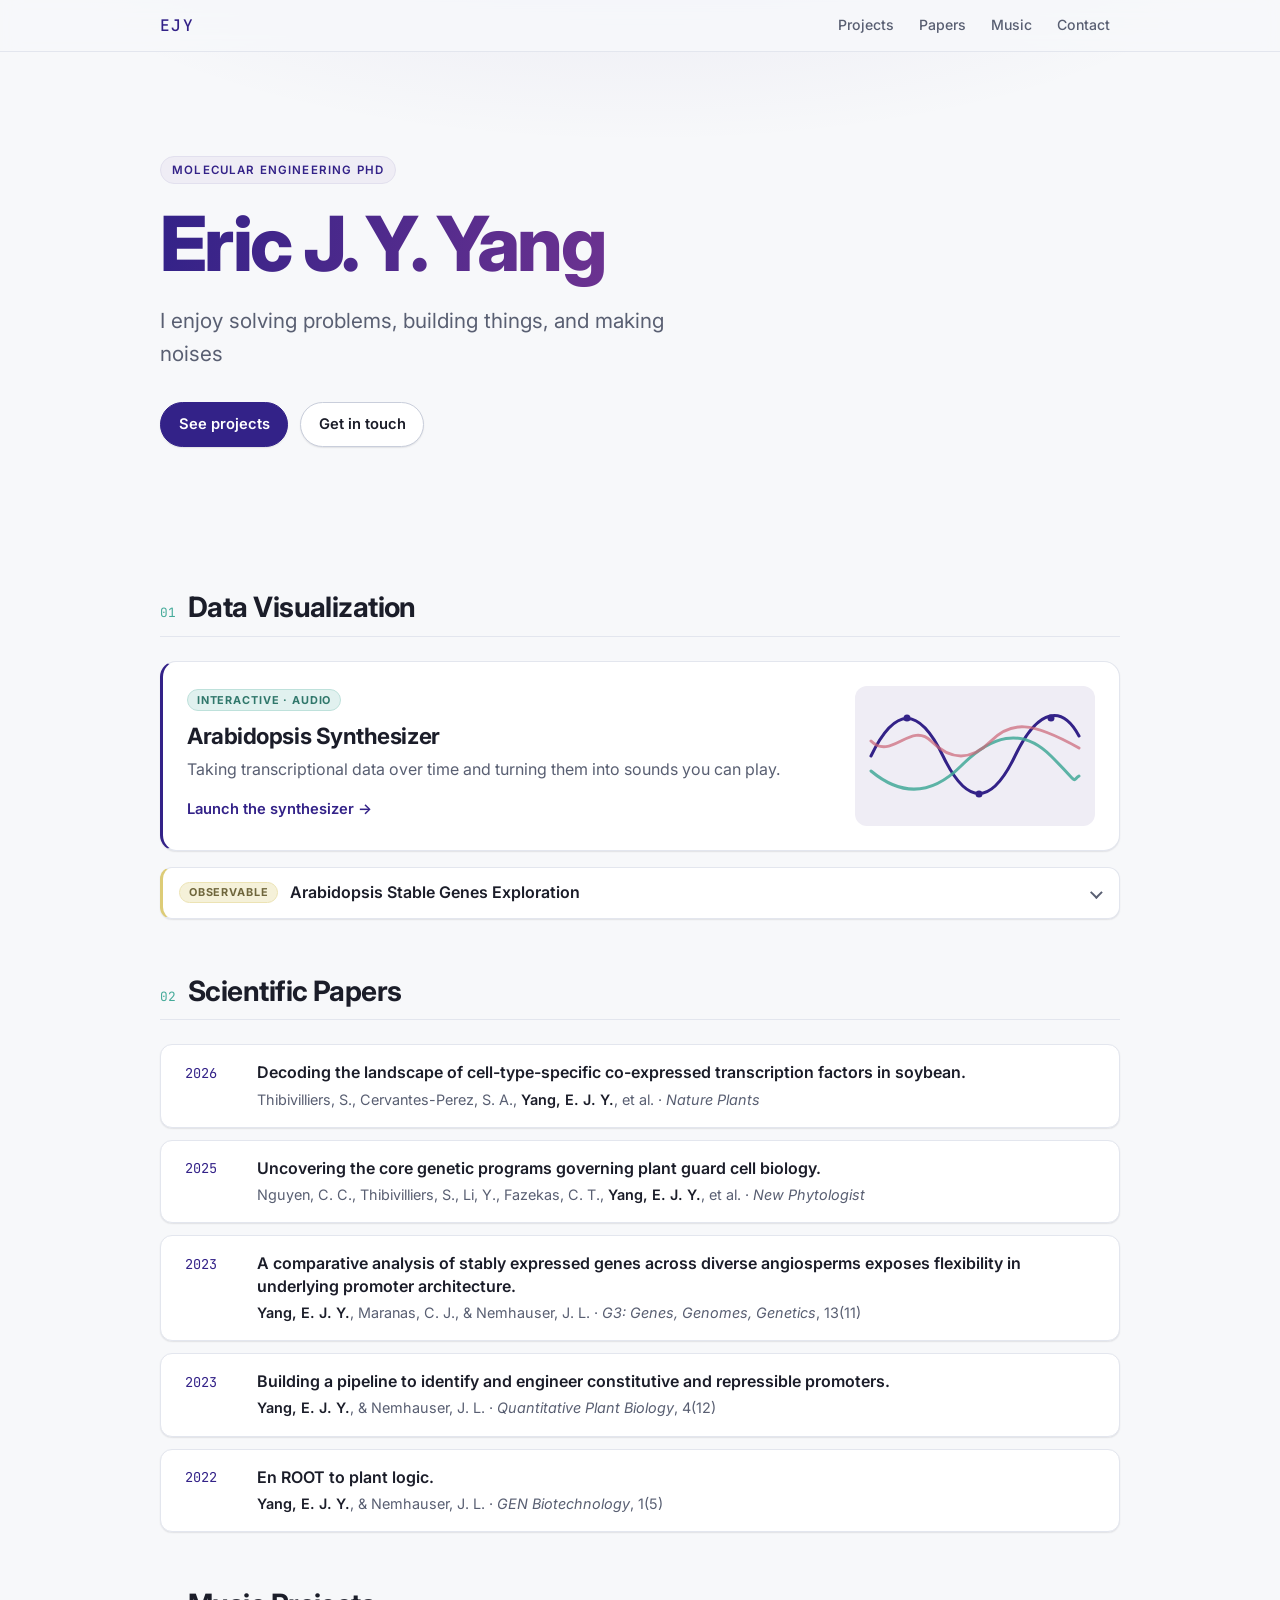
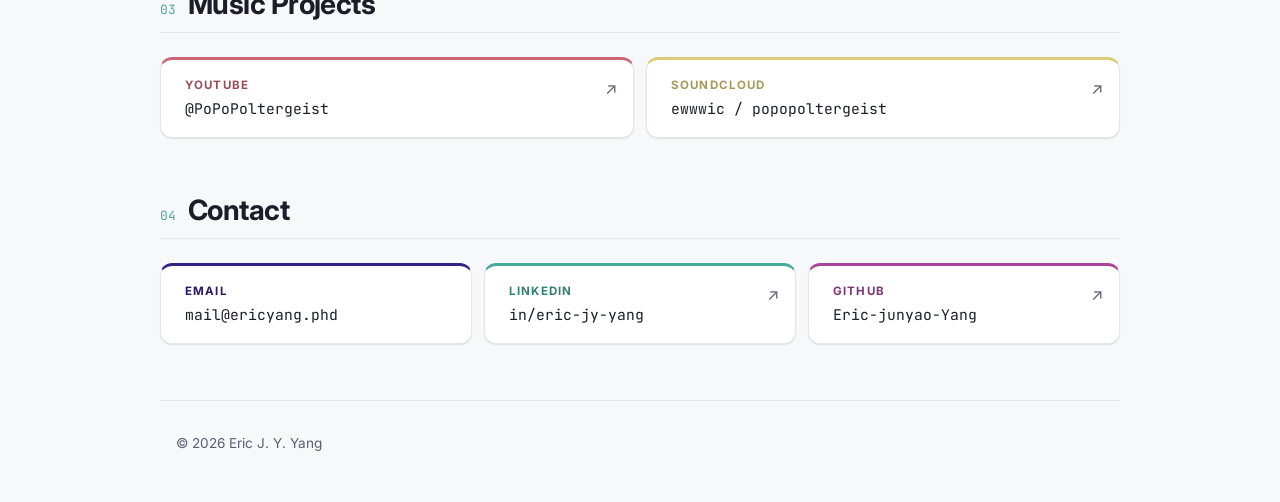
==== commit c7bf4a46: "Repush" ====
--- a/index.html
+++ b/index.html
@@ -4,17 +4,19 @@
     <meta charset="UTF-8">
     <meta name="viewport" content="width=device-width, initial-scale=1.0">
     <meta name="description" content="Eric J. Y. Yang — scientist and builder. Interactive figures, gene sonification, and plant synthetic biology projects.">
+    <meta name="color-scheme" content="light">
+    <meta name="theme-color" content="#f7f8fa">
     <title>Eric J. Y. Yang</title>
-    <link rel="stylesheet" href="style.css">
     <link rel="preconnect" href="https://fonts.googleapis.com">
     <link rel="preconnect" href="https://fonts.gstatic.com" crossorigin>
-    <link href="https://fonts.googleapis.com/css2?family=Bebas+Neue&family=Literata:ital,opsz,wght@0,7..72,300;0,7..72,400;0,7..72,500;1,7..72,300&family=DM+Sans:opsz,wght@9..40,400;9..40,500;9..40,600&display=swap" rel="stylesheet">
+    <link href="https://fonts.googleapis.com/css2?family=Inter:wght@400;500;600;700;800&family=JetBrains+Mono:wght@400;500&display=swap" rel="stylesheet">
+    <link rel="stylesheet" href="style.css">
     <script type="application/ld+json">
     {
       "@context": "https://schema.org",
       "@type": "ProfilePage",
       "dateCreated": "2023-12-29T06:28:33Z",
-      "dateModified": "2026-03-29T12:00:00Z",
+      "dateModified": "2026-11-05T12:00:00Z",
       "mainEntity": {
         "@type": "Person",
         "name": "Eric J. Y. Yang",
@@ -31,55 +33,175 @@
       }
     }
     </script>
-    <link rel="icon" href="images/Favicon/favicon.ico">
+    <link rel="icon" href="/images/Favicon/favicon.ico">
     <link rel="apple-touch-icon" sizes="180x180" href="/images/Favicon/apple-touch-icon.png">
     <link rel="icon" type="image/png" sizes="32x32" href="/images/Favicon/favicon-32x32.png">
     <link rel="icon" type="image/png" sizes="16x16" href="/images/Favicon/favicon-16x16.png">
 </head>
 <body>
-    <h1>Eric J.Y. Yang</h1>
-    <p>I enjoying solving problems, building things, and making noises.</p>
-
-    <h2>Data Visualization</h2>
-    <ol>
-        <li>Arabidopsis Synthesizer</li>
-        <a href="ArabidopsisSynthesizer/Website/index.html">link</a>
-        <p>Taking transcriptional data over time and turning them into sounds you can play.</p>
-        <li>Arabidopsis Stable Genes Exploration</li>
-        <!-- Make this foldable! -->
-        <div class="Observable" id = "Observable"> 
-                        <div class="Observable-left">
-                            <iframe width="100%" height="100%" frameborder="0"
+    <nav class="top-nav" aria-label="Sections">
+        <a class="top-nav__brand" href="#top">EJY</a>
+        <div class="top-nav__links">
+            <a href="#projects">Projects</a>
+            <a href="#papers">Papers</a>
+            <a href="#music">Music</a>
+            <a href="#contact">Contact</a>
+        </div>
+    </nav>
+
+    <header class="hero" id="top">
+        <div class="hero__inner">
+            <p class="eyebrow">Molecular Engineering PhD</p>
+            <h1 class="hero__title">Eric J.&thinsp;Y. Yang</h1>
+            <p class="hero__lede">
+                I enjoy solving problems, building things, and making noises
+            </p>
+            <div class="hero__actions">
+                <a class="btn btn--primary" href="#projects">See projects</a>
+                <a class="btn" href="#contact">Get in touch</a>
+            </div>
+        </div>
+
+    </header>
+
+    <main>
+        <section class="section" id="projects" aria-labelledby="projects-heading">
+            <div class="section__head">
+                <span class="section__index" aria-hidden="true">01</span>
+                <h2 id="projects-heading">Data Visualization</h2>
+            </div>
+
+            <a class="feature-card" href="ArabidopsisSynthesizer/Website/">
+                <div class="feature-card__body">
+                    <span class="badge badge--teal">Interactive · Audio</span>
+                    <h3>Arabidopsis Synthesizer</h3>
+                    <p>Taking transcriptional data over time and turning them into sounds you can play.</p>
+                    <span class="feature-card__cta">Launch the synthesizer <span aria-hidden="true">→</span></span>
+                </div>
+                <svg class="feature-card__art" viewBox="0 0 240 140" aria-hidden="true">
+                    <rect x="0" y="0" width="240" height="140" rx="12" fill="var(--color-accent-soft)" />
+                    <g fill="none" stroke-width="3" stroke-linecap="round">
+                        <path d="M16 70 C 40 20, 64 20, 88 70 S 136 120, 160 70 S 208 20, 224 50" stroke="var(--cb-indigo)" />
+                        <path d="M16 85 C 46 110, 76 110, 106 80 S 166 40, 196 70 S 216 95, 224 90" stroke="var(--cb-teal)" opacity="0.85" />
+                        <path d="M16 55 C 36 75, 56 35, 76 55 S 116 75, 136 55 S 176 35, 224 62" stroke="var(--cb-rose)" opacity="0.7" />
+                    </g>
+                    <g fill="var(--cb-indigo)">
+                        <circle cx="52" cy="32" r="3.5" /><circle cx="124" cy="108" r="3.5" /><circle cx="196" cy="32" r="3.5" />
+                    </g>
+                </svg>
+            </a>
+
+            <details class="fold">
+                <summary class="fold__summary">
+                    <span class="badge badge--sand">Observable</span>
+                    <span class="fold__title">Arabidopsis Stable Genes Exploration</span>
+                    <span class="fold__chevron" aria-hidden="true"></span>
+                </summary>
+                <div class="fold__body observable">
+                    <div class="observable__left">
+                        <iframe title="Stable genes: description" loading="lazy" frameborder="0"
                             src="https://observablehq.com/embed/15a480dacc56a549@335?cells=Title%2CDescription"></iframe>
-                        </div>
-                
-                        <div class="Observable-right">
-                            <iframe width="100%" height="93%" frameborder="0" 
+                    </div>
+                    <div class="observable__right">
+                        <iframe title="Stable genes: interactive figure" loading="lazy" frameborder="0"
                             src="https://observablehq.com/embed/15a480dacc56a549@343?cells=viewof+Coretypes%2CFigure"></iframe>
-                        </div>
-        </div>
-    </ol>
-
-    <h2>Scientific Papers</h2>
-    <ol>
-        <li>Yang, E. J. Y., & Nemhauser, J. L. (2022). En ROOT to plant logic. GEN Biotechnology, 1(5).</li>
-        <li>Yang, E. J. Y., & Nemhauser, J. L. (2023). Building a pipeline to identify and engineer constitutive and repressible promoters. Quantitative Plant Biology, 4(12).</li>
-        <li>Yang, E. J. Y., Maranas, C. J., & Nemhauser, J. L. (2023). A comparative analysis of stably expressed genes across diverse angiosperms exposes flexibility in underlying promoter architecture. G3: Genes, Genomes, Genetics, 13(11).</li>
-        <li>Cam Chau Nguyen, Sandra Thibivilliers, Yaohua Li, Christopher T. Fazekas, Eric J. Y. Yang, et al. Uncovering the core genetic programs governing plant guard cell biology. New Phytologist. 2025.</li>
-        <li>Thibivilliers, S., Cervantes-Perez, S. A., Yang, E. J. Y., et al. Decoding the landscape of cell-type-specific co-expressed transcription factors in soybean. Nature Plants. 2026</li>
-    </ol>
-
-
-    <h2>Music Projects</h2>
-    <ol>
-        <li>https://www.youtube.com/@PoPoPoltergeist</li>
-        <li>https://soundcloud.com/ewwwic/sets/popopoltergeist</li>
-    </ol>
-
-    <h2>Contact</h2>
-    <ol>
-        <li class="email">email: email@ericyang.phd</li>
-        <li>LinkedIn: https://www.linkedin.com/in/eric-jy-yang/</li>
-    </ol>
+                    </div>
+                </div>
+            </details>
+        </section>
+
+        <section class="section" id="papers" aria-labelledby="papers-heading">
+            <div class="section__head">
+                <span class="section__index" aria-hidden="true">02</span>
+                <h2 id="papers-heading">Scientific Papers</h2>
+            </div>
+            <ol class="papers">
+                <li class="paper">
+                    <span class="paper__year">2026</span>
+                    <div>
+                        <p class="paper__title">Decoding the landscape of cell-type-specific co-expressed transcription factors in soybean.</p>
+                        <p class="paper__meta">Thibivilliers, S., Cervantes-Perez, S. A., <strong>Yang, E. J. Y.</strong>, et al. · <em>Nature Plants</em></p>
+                    </div>
+                </li>
+                <li class="paper">
+                    <span class="paper__year">2025</span>
+                    <div>
+                        <p class="paper__title">Uncovering the core genetic programs governing plant guard cell biology.</p>
+                        <p class="paper__meta">Nguyen, C. C., Thibivilliers, S., Li, Y., Fazekas, C. T., <strong>Yang, E. J. Y.</strong>, et al. · <em>New Phytologist</em></p>
+                    </div>
+                </li>
+                <li class="paper">
+                    <span class="paper__year">2023</span>
+                    <div>
+                        <p class="paper__title">A comparative analysis of stably expressed genes across diverse angiosperms exposes flexibility in underlying promoter architecture.</p>
+                        <p class="paper__meta"><strong>Yang, E. J. Y.</strong>, Maranas, C. J., &amp; Nemhauser, J. L. · <em>G3: Genes, Genomes, Genetics</em>, 13(11)</p>
+                    </div>
+                </li>
+                <li class="paper">
+                    <span class="paper__year">2023</span>
+                    <div>
+                        <p class="paper__title">Building a pipeline to identify and engineer constitutive and repressible promoters.</p>
+                        <p class="paper__meta"><strong>Yang, E. J. Y.</strong>, &amp; Nemhauser, J. L. · <em>Quantitative Plant Biology</em>, 4(12)</p>
+                    </div>
+                </li>
+                <li class="paper">
+                    <span class="paper__year">2022</span>
+                    <div>
+                        <p class="paper__title">En ROOT to plant logic.</p>
+                        <p class="paper__meta"><strong>Yang, E. J. Y.</strong>, &amp; Nemhauser, J. L. · <em>GEN Biotechnology</em>, 1(5)</p>
+                    </div>
+                </li>
+            </ol>
+        </section>
+
+        <section class="section" id="music" aria-labelledby="music-heading">
+            <div class="section__head">
+                <span class="section__index" aria-hidden="true">03</span>
+                <h2 id="music-heading">Music Projects</h2>
+            </div>
+            <div class="link-grid">
+                <a class="link-card link-card--rose" href="https://www.youtube.com/@PoPoPoltergeist" target="_blank" rel="noopener">
+                    <span class="link-card__label">YouTube</span>
+                    <span class="link-card__handle">@PoPoPoltergeist</span>
+                    <span class="link-card__arrow" aria-hidden="true">↗</span>
+                </a>
+                <a class="link-card link-card--sand" href="https://soundcloud.com/ewwwic/sets/popopoltergeist" target="_blank" rel="noopener">
+                    <span class="link-card__label">SoundCloud</span>
+                    <span class="link-card__handle">ewwwic / popopoltergeist</span>
+                    <span class="link-card__arrow" aria-hidden="true">↗</span>
+                </a>
+            </div>
+        </section>
+
+        <section class="section" id="contact" aria-labelledby="contact-heading">
+            <div class="section__head">
+                <span class="section__index" aria-hidden="true">04</span>
+                <h2 id="contact-heading">Contact</h2>
+            </div>
+            <div class="link-grid">
+                <button class="link-card link-card--indigo email" type="button" data-email="mail@ericyang.phd">
+                    <span class="link-card__label">Email</span>
+                    <span class="link-card__handle">mail@ericyang.phd</span>
+                    <span class="email__hint" aria-live="polite">Click to copy</span>
+                </button>
+                <a class="link-card link-card--teal" href="https://www.linkedin.com/in/eric-jy-yang/" target="_blank" rel="noopener">
+                    <span class="link-card__label">LinkedIn</span>
+                    <span class="link-card__handle">in/eric-jy-yang</span>
+                    <span class="link-card__arrow" aria-hidden="true">↗</span>
+                </a>
+                <a class="link-card link-card--purple" href="https://github.com/Eric-junyao-Yang" target="_blank" rel="noopener">
+                    <span class="link-card__label">GitHub</span>
+                    <span class="link-card__handle">Eric-junyao-Yang</span>
+                    <span class="link-card__arrow" aria-hidden="true">↗</span>
+                </a>
+            </div>
+        </section>
+    </main>
+
+    <footer class="site-footer">
+        <p>© <span id="year">2026</span> Eric J. Y. Yang</p>
+    </footer>
+
+    <script src="script.js"></script>
 </body>
 </html>
--- a/style.css
+++ b/style.css
@@ -1,38 +1,477 @@
-#Observable {
+/* Same tokens as ArabidopsisSynthesizer/Website/styles.css (Paul Tol muted palette). */
+:root {
+    --cb-indigo: #332288;
+    --cb-green: #117733;
+    --cb-teal: #44AA99;
+    --cb-sky: #88CCEE;
+    --cb-sand: #DDCC77;
+    --cb-rose: #CC6677;
+    --cb-purple: #AA4499;
+    --cb-wine: #882255;
+
+    --color-bg: #f7f8fa;
+    --color-bg-elevated: #ffffff;
+    --color-bg-sunken: #f0f2f6;
+    --color-ink: #1b1d29;
+    --color-ink-muted: #595f72;
+    --color-border: #e3e6ee;
+    --color-border-strong: #c9cedb;
+
+    --color-accent: var(--cb-indigo);
+    --color-accent-soft: color-mix(in srgb, var(--cb-indigo) 8%, white);
+    --color-accent-soft-2: color-mix(in srgb, var(--cb-indigo) 14%, white);
+    --color-link: var(--cb-indigo);
+    --color-link-hover: var(--cb-wine);
+
+    --font-body: "Inter", system-ui, -apple-system, "Segoe UI", Roboto, "Helvetica Neue", sans-serif;
+    --font-mono: "JetBrains Mono", ui-monospace, "SF Mono", Menlo, Consolas, monospace;
+
+    --radius-sm: 8px;
+    --radius-md: 12px;
+    --radius-lg: 16px;
+
+    --shadow-sm: 0 1px 2px rgb(27 29 41 / 6%), 0 1px 1px rgb(27 29 41 / 4%);
+    --shadow-md: 0 10px 30px rgb(27 29 41 / 12%), 0 2px 6px rgb(27 29 41 / 6%);
+
+    --space-1: 0.25rem;
+    --space-2: 0.5rem;
+    --space-3: 0.75rem;
+    --space-4: 1rem;
+    --space-5: 1.5rem;
+    --space-6: 2rem;
+    --space-7: 3rem;
+
+    --content-max: 60rem;
+    --nav-h: 3.25rem;
+    --focus-ring: 0 0 0 3px color-mix(in srgb, var(--cb-sky) 55%, transparent);
+    --transition-fast: 140ms ease;
+}
+
+/* ---------- Base ---------- */
+
+*, *::before, *::after { box-sizing: border-box; }
+
+html {
+    scroll-behavior: smooth;
+    scroll-padding-top: calc(var(--nav-h) + 1rem);
+    -webkit-text-size-adjust: 100%;
+    text-size-adjust: 100%;
+}
+
+body {
+    margin: 0;
+    min-height: 100dvh;
+    color: var(--color-ink);
+    font-family: var(--font-body);
+    font-size: 1rem;
+    line-height: 1.6;
+    -webkit-font-smoothing: antialiased;
+    background:
+        radial-gradient(900px 320px at 50% -80px, color-mix(in srgb, var(--cb-indigo) 7%, transparent), transparent 70%),
+        var(--color-bg);
+}
+
+h1, h2, h3 { line-height: 1.15; letter-spacing: -0.02em; margin: 0; }
+p { margin: 0; }
+
+a {
+    color: var(--color-link);
+    text-underline-offset: 0.18em;
+    transition: color var(--transition-fast);
+}
+a:hover { color: var(--color-link-hover); }
+
+:focus-visible { outline: none; box-shadow: var(--focus-ring); border-radius: var(--radius-sm); }
+
+/* ---------- Nav ---------- */
+
+.top-nav {
+    position: sticky;
+    top: 0;
+    z-index: 10;
+    height: var(--nav-h);
+    display: flex;
+    align-items: center;
+    justify-content: space-between;
+    gap: var(--space-4);
+    padding: 0 max(var(--space-4), calc((100% - var(--content-max)) / 2));
+    background: color-mix(in srgb, var(--color-bg) 82%, transparent);
+    backdrop-filter: saturate(1.4) blur(10px);
+    -webkit-backdrop-filter: saturate(1.4) blur(10px);
+    border-bottom: 1px solid var(--color-border);
+}
+
+.top-nav__brand {
+    font-family: var(--font-mono);
+    font-weight: 500;
+    letter-spacing: 0.08em;
+    color: var(--cb-indigo);
+    text-decoration: none;
+}
+
+.top-nav__links { display: flex; gap: var(--space-1); }
+
+.top-nav__links a {
+    padding: 0.35rem 0.65rem;
+    border-radius: 999px;
+    font-size: 0.88rem;
+    font-weight: 500;
+    color: var(--color-ink-muted);
+    text-decoration: none;
+    transition: background var(--transition-fast), color var(--transition-fast);
+}
+.top-nav__links a:hover { color: var(--cb-indigo); background: var(--color-accent-soft); }
+
+/* ---------- Hero ---------- */
+
+.hero {
+    position: relative;
+    padding: clamp(3rem, 10vw, 6.5rem) var(--space-4) clamp(4rem, 9vw, 6rem);
+    overflow: hidden;
+}
+
+.hero__inner {
+    position: relative;
+    z-index: 1;
+    max-width: var(--content-max);
+    margin: 0 auto;
+}
+
+.eyebrow {
+    display: inline-block;
+    margin-bottom: var(--space-4);
+    padding: 0.25rem 0.7rem;
+    font-size: 0.72rem;
+    font-weight: 600;
+    letter-spacing: 0.1em;
+    text-transform: uppercase;
+    color: var(--cb-indigo);
+    background: var(--color-accent-soft);
+    border: 1px solid var(--color-accent-soft-2);
+    border-radius: 999px;
+}
+
+.hero__title {
+    font-size: clamp(2.6rem, 8vw, 4.75rem);
+    font-weight: 800;
+    letter-spacing: -0.035em;
+    margin-bottom: var(--space-4);
+    background: linear-gradient(100deg, var(--cb-indigo) 0%, var(--cb-purple) 100%);
+    -webkit-background-clip: text;
+    background-clip: text;
+    -webkit-text-fill-color: transparent;
+    color: var(--cb-indigo);
+}
+
+.hero__lede {
+    max-width: 34rem;
+    font-size: clamp(1.1rem, 2.4vw, 1.3rem);
+    color: var(--color-ink-muted);
+}
+
+.sound-wave {
+    display: inline-flex;
+    color: var(--cb-indigo);
+    font-weight: 650;
+    font-style: italic;
+}
+.sound-wave span {
+    display: inline-block;
+    animation: sound-letter-wave 1.6s ease-in-out infinite;
+    animation-delay: calc(var(--i) * 0.12s);
+}
+@keyframes sound-letter-wave {
+    0%, 100% { transform: translateY(0); }
+    50% { transform: translateY(-0.28em); }
+}
+
+.hero__actions { display: flex; flex-wrap: wrap; gap: var(--space-3); margin-top: var(--space-6); }
+
+.btn {
+    display: inline-flex;
+    align-items: center;
+    padding: 0.6rem 1.1rem;
+    border-radius: 999px;
+    border: 1px solid var(--color-border-strong);
+    background: var(--color-bg-elevated);
+    color: var(--color-ink);
+    font-weight: 600;
+    font-size: 0.92rem;
+    text-decoration: none;
+    box-shadow: var(--shadow-sm);
+    transition: transform var(--transition-fast), box-shadow var(--transition-fast), background var(--transition-fast);
+}
+.btn:hover { color: var(--cb-indigo); transform: translateY(-1px); box-shadow: var(--shadow-md); }
+.btn--primary { background: var(--cb-indigo); border-color: var(--cb-indigo); color: #fff; }
+.btn--primary:hover { color: #fff; background: color-mix(in srgb, var(--cb-indigo) 88%, black); }
+
+.hero__wave {
+    position: absolute;
+    left: 0;
+    right: 0;
+    bottom: 0;
+    width: 100%;
+    height: 120px;
+    opacity: 0.22;
+    fill: none;
+    stroke-width: 2;
+    pointer-events: none;
+}
+
+/* ---------- Sections ---------- */
+
+main { padding: 0 var(--space-4) var(--space-7); }
+
+.section {
+    max-width: var(--content-max);
+    margin: 0 auto;
+    padding: var(--space-7) 0 var(--space-2);
+}
+
+.section__head {
+    display: flex;
+    align-items: baseline;
+    gap: var(--space-3);
+    margin-bottom: var(--space-5);
+    padding-bottom: var(--space-3);
+    border-bottom: 1px solid var(--color-border);
+}
+.section__head h2 { font-size: clamp(1.4rem, 3vw, 1.75rem); font-weight: 700; }
+
+.section__index {
+    font-family: var(--font-mono);
+    font-size: 0.8rem;
+    color: var(--cb-teal);
+}
+
+.badge {
+    display: inline-flex;
+    align-items: center;
+    width: fit-content;
+    padding: 0.2rem 0.55rem;
+    border-radius: 999px;
+    font-size: 0.68rem;
+    font-weight: 700;
+    letter-spacing: 0.08em;
+    text-transform: uppercase;
+    line-height: 1.2;
+    white-space: nowrap;
+}
+.badge--teal {
+    color: color-mix(in srgb, var(--cb-teal) 70%, black);
+    background: color-mix(in srgb, var(--cb-teal) 16%, white);
+    border: 1px solid color-mix(in srgb, var(--cb-teal) 35%, white);
+}
+.badge--sand {
+    color: color-mix(in srgb, var(--cb-sand) 50%, black);
+    background: color-mix(in srgb, var(--cb-sand) 28%, white);
+    border: 1px solid color-mix(in srgb, var(--cb-sand) 55%, white);
+}
+
+/* ---------- Feature card (Synthesizer) ---------- */
+
+.feature-card {
+    display: grid;
+    grid-template-columns: minmax(0, 1fr) minmax(0, 15rem);
+    align-items: center;
+    gap: var(--space-5);
+    padding: var(--space-5);
+    margin-bottom: var(--space-4);
+    background: var(--color-bg-elevated);
+    border: 1px solid var(--color-border);
+    border-left: 3px solid var(--cb-indigo);
+    border-radius: var(--radius-lg);
+    box-shadow: var(--shadow-sm);
+    color: inherit;
+    text-decoration: none;
+    transition: transform var(--transition-fast), box-shadow var(--transition-fast), border-color var(--transition-fast);
+}
+.feature-card:hover { color: inherit; transform: translateY(-2px); box-shadow: var(--shadow-md); }
+
+.feature-card__body { display: flex; flex-direction: column; gap: var(--space-2); }
+.feature-card h3 { font-size: 1.4rem; font-weight: 700; margin-top: var(--space-1); }
+.feature-card p { color: var(--color-ink-muted); }
+
+.feature-card__cta {
+    margin-top: var(--space-2);
+    font-weight: 600;
+    font-size: 0.92rem;
+    color: var(--cb-indigo);
+}
+.feature-card__cta span { display: inline-block; transition: transform var(--transition-fast); }
+.feature-card:hover .feature-card__cta span { transform: translateX(4px); }
+
+.feature-card__art { width: 100%; height: auto; display: block; }
+
+/* ---------- Fold (Observable) ---------- */
+
+.fold {
+    background: var(--color-bg-elevated);
+    border: 1px solid var(--color-border);
+    border-left: 3px solid var(--cb-sand);
+    border-radius: var(--radius-md);
+    box-shadow: var(--shadow-sm);
+    overflow: clip;
+}
+
+.fold__summary {
+    display: grid;
+    grid-template-columns: auto minmax(0, 1fr) auto;
+    align-items: center;
+    gap: var(--space-3);
+    padding: 0.9rem 1rem;
+    cursor: pointer;
+    list-style: none;
+    user-select: none;
+    transition: background var(--transition-fast);
+}
+.fold__summary::-webkit-details-marker, .fold__summary::marker { display: none; content: ""; }
+.fold__summary:hover { background: var(--color-bg-sunken); }
+.fold__summary:focus-visible { box-shadow: inset var(--focus-ring); border-radius: 0; }
+
+.fold__title { font-weight: 600; line-height: 1.35; }
+
+.fold__chevron {
+    width: 0.55rem;
+    height: 0.55rem;
+    margin-right: 0.15rem;
+    border-right: 2px solid var(--color-ink-muted);
+    border-bottom: 2px solid var(--color-ink-muted);
+    transform: rotate(45deg);
+    transition: transform var(--transition-fast);
+}
+.fold[open] > .fold__summary .fold__chevron { transform: rotate(225deg); margin-top: 0.2rem; }
+.fold[open] > .fold__summary { border-bottom: 1px solid var(--color-border); }
+
+.observable {
+    display: grid;
+    grid-template-columns: minmax(0, 2fr) minmax(0, 3fr);
+    gap: var(--space-4);
+    padding: var(--space-4);
+}
+.observable iframe { display: block; width: 100%; border: 0; }
+.observable__left iframe { height: 520px; }
+.observable__right iframe { height: 620px; }
+
+/* ---------- Papers ---------- */
+
+.papers { list-style: none; margin: 0; padding: 0; display: flex; flex-direction: column; gap: var(--space-3); }
+
+.paper {
+    display: grid;
+    grid-template-columns: 3.5rem minmax(0, 1fr);
+    gap: var(--space-4);
+    padding: var(--space-4) var(--space-5);
+    background: var(--color-bg-elevated);
+    border: 1px solid var(--color-border);
+    border-radius: var(--radius-md);
+    box-shadow: var(--shadow-sm);
+}
+
+.paper__year {
+    font-family: var(--font-mono);
+    font-size: 0.85rem;
+    color: var(--cb-indigo);
+    padding-top: 0.1rem;
+}
+.paper__title { font-weight: 600; line-height: 1.4; }
+.paper__meta { margin-top: var(--space-1); font-size: 0.9rem; color: var(--color-ink-muted); }
+.paper__meta strong { color: var(--color-ink); font-weight: 600; }
+
+/* ---------- Link cards (music, contact) ---------- */
+
+.link-grid {
+    display: grid;
+    grid-template-columns: repeat(auto-fit, minmax(15rem, 1fr));
+    gap: var(--space-3);
+}
+
+.link-card {
+    --tint: var(--cb-indigo);
+    position: relative;
     display: flex;
     flex-direction: column;
-}
-#Observable-left {
-    width: 50%;
-}
-#Observable-right {
-    width: 50%;
-}
-
-.email::after{
-    content: "CLICK to COPY!!";
-    font-family: 'Noto Sans', serif;
-    color: var(--highlight-color-2);
-    font-size: 1rem;
+    gap: 0.15rem;
+    padding: var(--space-4) var(--space-5);
+    background: var(--color-bg-elevated);
+    border: 1px solid var(--color-border);
+    border-top: 3px solid var(--tint);
+    border-radius: var(--radius-md);
+    box-shadow: var(--shadow-sm);
+    color: var(--color-ink);
+    font: inherit;
+    text-align: left;
+    text-decoration: none;
+    cursor: pointer;
+    transition: transform var(--transition-fast), box-shadow var(--transition-fast);
+}
+.link-card:hover { color: var(--color-ink); transform: translateY(-2px); box-shadow: var(--shadow-md); }
+.link-card--indigo { --tint: var(--cb-indigo); }
+.link-card--teal   { --tint: var(--cb-teal); }
+.link-card--rose   { --tint: var(--cb-rose); }
+.link-card--sand   { --tint: var(--cb-sand); }
+.link-card--purple { --tint: var(--cb-purple); }
+
+.link-card__label {
+    font-size: 0.72rem;
     font-weight: 700;
-    /* border: 5px solid purple; */
-    padding: 0.2rem;
-    border-radius: 8px;
+    letter-spacing: 0.1em;
+    text-transform: uppercase;
+    color: color-mix(in srgb, var(--tint) 75%, black);
+}
+.link-card__handle { font-family: var(--font-mono); font-size: 0.92rem; overflow-wrap: anywhere; }
+
+.link-card__arrow {
     position: absolute;
-    /* transform: translate(-50%, -50%); */
-    right: -3rem;
-    top: -2rem;   
-    transform-origin: 3rem 3rem;
-    rotate: -30deg;
+    top: var(--space-4);
+    right: var(--space-4);
+    color: var(--color-ink-muted);
+    transition: transform var(--transition-fast), color var(--transition-fast);
+}
+.link-card:hover .link-card__arrow { color: var(--tint); transform: translate(2px, -2px); }
+
+.email__hint {
+    position: absolute;
+    top: var(--space-4);
+    right: var(--space-4);
+    font-size: 0.72rem;
+    font-weight: 600;
+    color: var(--color-ink-muted);
     opacity: 0;
-    transition: rotate 300ms ease-in-out;
-}
-
-.email:hover::after{
-    rotate: 15deg;
-    opacity: 1;
-}
-
-.email:active::after{
-    font-size: 1.05rem;
-}+    transition: opacity var(--transition-fast), color var(--transition-fast);
+}
+.email:hover .email__hint, .email:focus-visible .email__hint, .email.is-copied .email__hint { opacity: 1; }
+.email.is-copied .email__hint { color: var(--cb-green); }
+
+/* ---------- Footer ---------- */
+
+.site-footer {
+    max-width: var(--content-max);
+    margin: 0 auto;
+    padding: var(--space-6) var(--space-4) var(--space-7);
+    border-top: 1px solid var(--color-border);
+    font-size: 0.85rem;
+    color: var(--color-ink-muted);
+}
+
+/* ---------- Responsive ---------- */
+
+@media (max-width: 720px) {
+    .top-nav__brand { display: none; }
+    .top-nav { justify-content: center; }
+    .feature-card { grid-template-columns: 1fr; }
+    .feature-card__art { order: -1; }
+    .observable { grid-template-columns: 1fr; }
+    .observable__left iframe { height: 360px; }
+    .paper { grid-template-columns: 1fr; gap: var(--space-1); padding: var(--space-4); }
+}
+
+@media (pointer: coarse) {
+    .email__hint { display: none; }
+}
+
+@media (prefers-reduced-motion: reduce) {
+    html { scroll-behavior: auto; }
+    .sound-wave span { animation: none; }
+    * { transition: none !important; }
+}
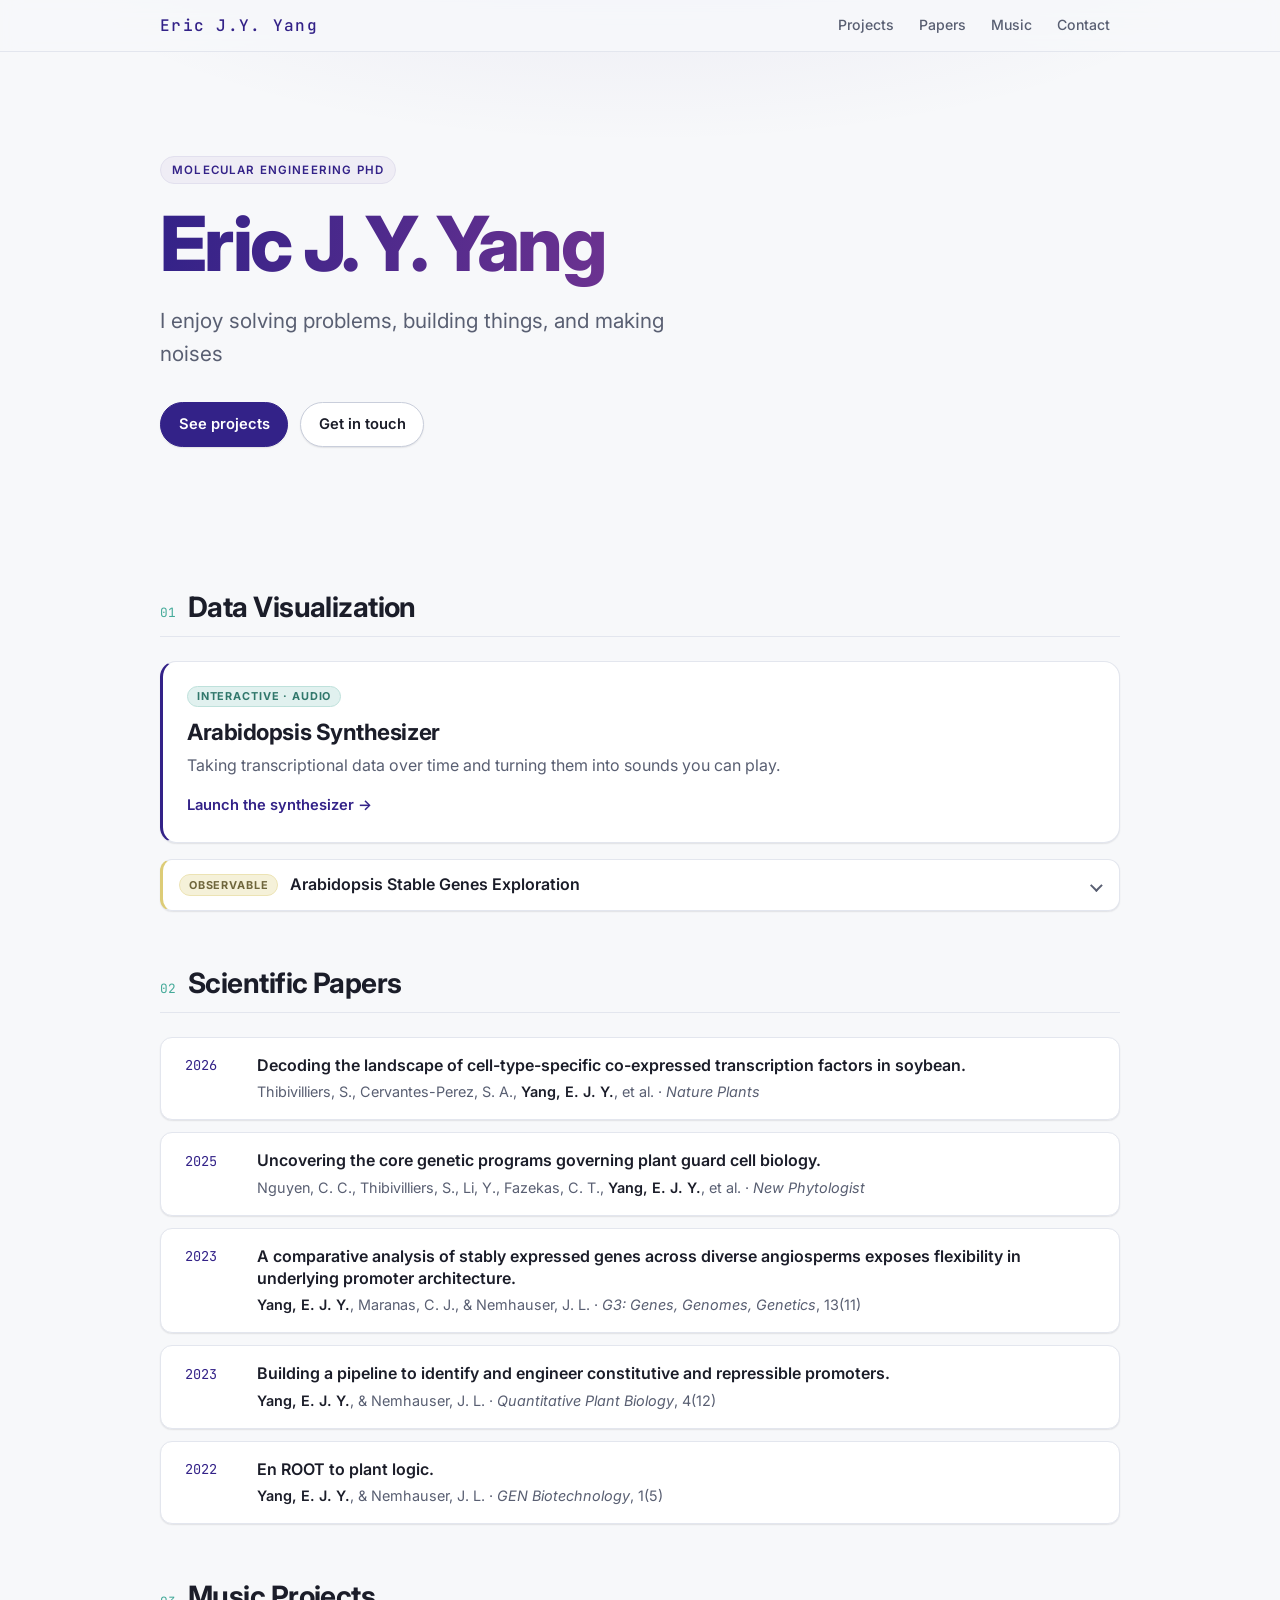
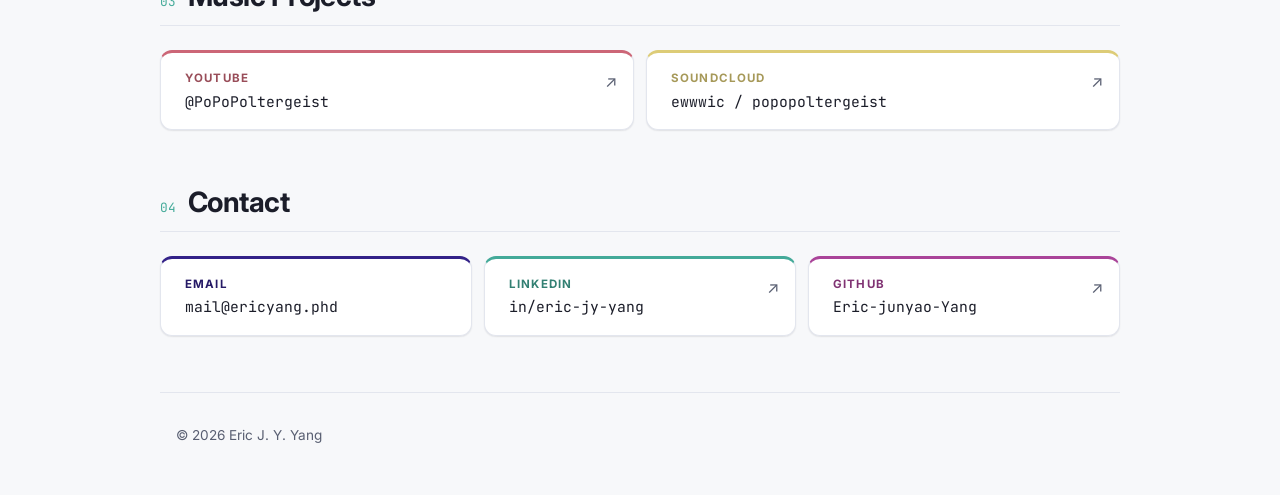
==== commit d860dc1b: "Observable section now grows wider upon expanding" ====
--- a/index.html
+++ b/index.html
@@ -40,7 +40,7 @@
 </head>
 <body>
     <nav class="top-nav" aria-label="Sections">
-        <a class="top-nav__brand" href="#top">EJY</a>
+        <a class="top-nav__brand" href="#top">Eric J.Y. Yang</a>
         <div class="top-nav__links">
             <a href="#projects">Projects</a>
             <a href="#papers">Papers</a>
@@ -78,20 +78,9 @@
                     <p>Taking transcriptional data over time and turning them into sounds you can play.</p>
                     <span class="feature-card__cta">Launch the synthesizer <span aria-hidden="true">→</span></span>
                 </div>
-                <svg class="feature-card__art" viewBox="0 0 240 140" aria-hidden="true">
-                    <rect x="0" y="0" width="240" height="140" rx="12" fill="var(--color-accent-soft)" />
-                    <g fill="none" stroke-width="3" stroke-linecap="round">
-                        <path d="M16 70 C 40 20, 64 20, 88 70 S 136 120, 160 70 S 208 20, 224 50" stroke="var(--cb-indigo)" />
-                        <path d="M16 85 C 46 110, 76 110, 106 80 S 166 40, 196 70 S 216 95, 224 90" stroke="var(--cb-teal)" opacity="0.85" />
-                        <path d="M16 55 C 36 75, 56 35, 76 55 S 116 75, 136 55 S 176 35, 224 62" stroke="var(--cb-rose)" opacity="0.7" />
-                    </g>
-                    <g fill="var(--cb-indigo)">
-                        <circle cx="52" cy="32" r="3.5" /><circle cx="124" cy="108" r="3.5" /><circle cx="196" cy="32" r="3.5" />
-                    </g>
-                </svg>
             </a>
 
-            <details class="fold">
+            <details class="fold fold--wide">
                 <summary class="fold__summary">
                     <span class="badge badge--sand">Observable</span>
                     <span class="fold__title">Arabidopsis Stable Genes Exploration</span>
--- a/style.css
+++ b/style.css
@@ -343,15 +343,30 @@
 .fold[open] > .fold__summary .fold__chevron { transform: rotate(225deg); margin-top: 0.2rem; }
 .fold[open] > .fold__summary { border-bottom: 1px solid var(--color-border); }
 
+/* The Observable figure is ~1050px wide, so the open fold breaks out of the
+   content column (centered, up to 96rem) instead of squeezing it. */
+.fold--wide { container-type: inline-size; }
+.fold--wide[open] {
+    --fold-wide: min(100vw - 2rem, 96rem);
+    width: var(--fold-wide);
+    margin-inline: calc((100% - var(--fold-wide)) / 2);
+}
+
 .observable {
     display: grid;
-    grid-template-columns: minmax(0, 2fr) minmax(0, 3fr);
+    grid-template-columns: 1fr;
     gap: var(--space-4);
     padding: var(--space-4);
 }
 .observable iframe { display: block; width: 100%; border: 0; }
-.observable__left iframe { height: 520px; }
-.observable__right iframe { height: 620px; }
+.observable__left iframe { height: 300px; }
+.observable__right iframe { height: 640px; }
+
+/* Side by side only when the figure still gets its full ~68rem */
+@container (min-width: 90rem) {
+    .observable { grid-template-columns: minmax(0, 1fr) 68rem; }
+    .observable__left iframe { height: 640px; }
+}
 
 /* ---------- Papers ---------- */
 
@@ -461,8 +476,7 @@
     .top-nav { justify-content: center; }
     .feature-card { grid-template-columns: 1fr; }
     .feature-card__art { order: -1; }
-    .observable { grid-template-columns: 1fr; }
-    .observable__left iframe { height: 360px; }
+    .observable { padding: var(--space-2); }
     .paper { grid-template-columns: 1fr; gap: var(--space-1); padding: var(--space-4); }
 }
 
